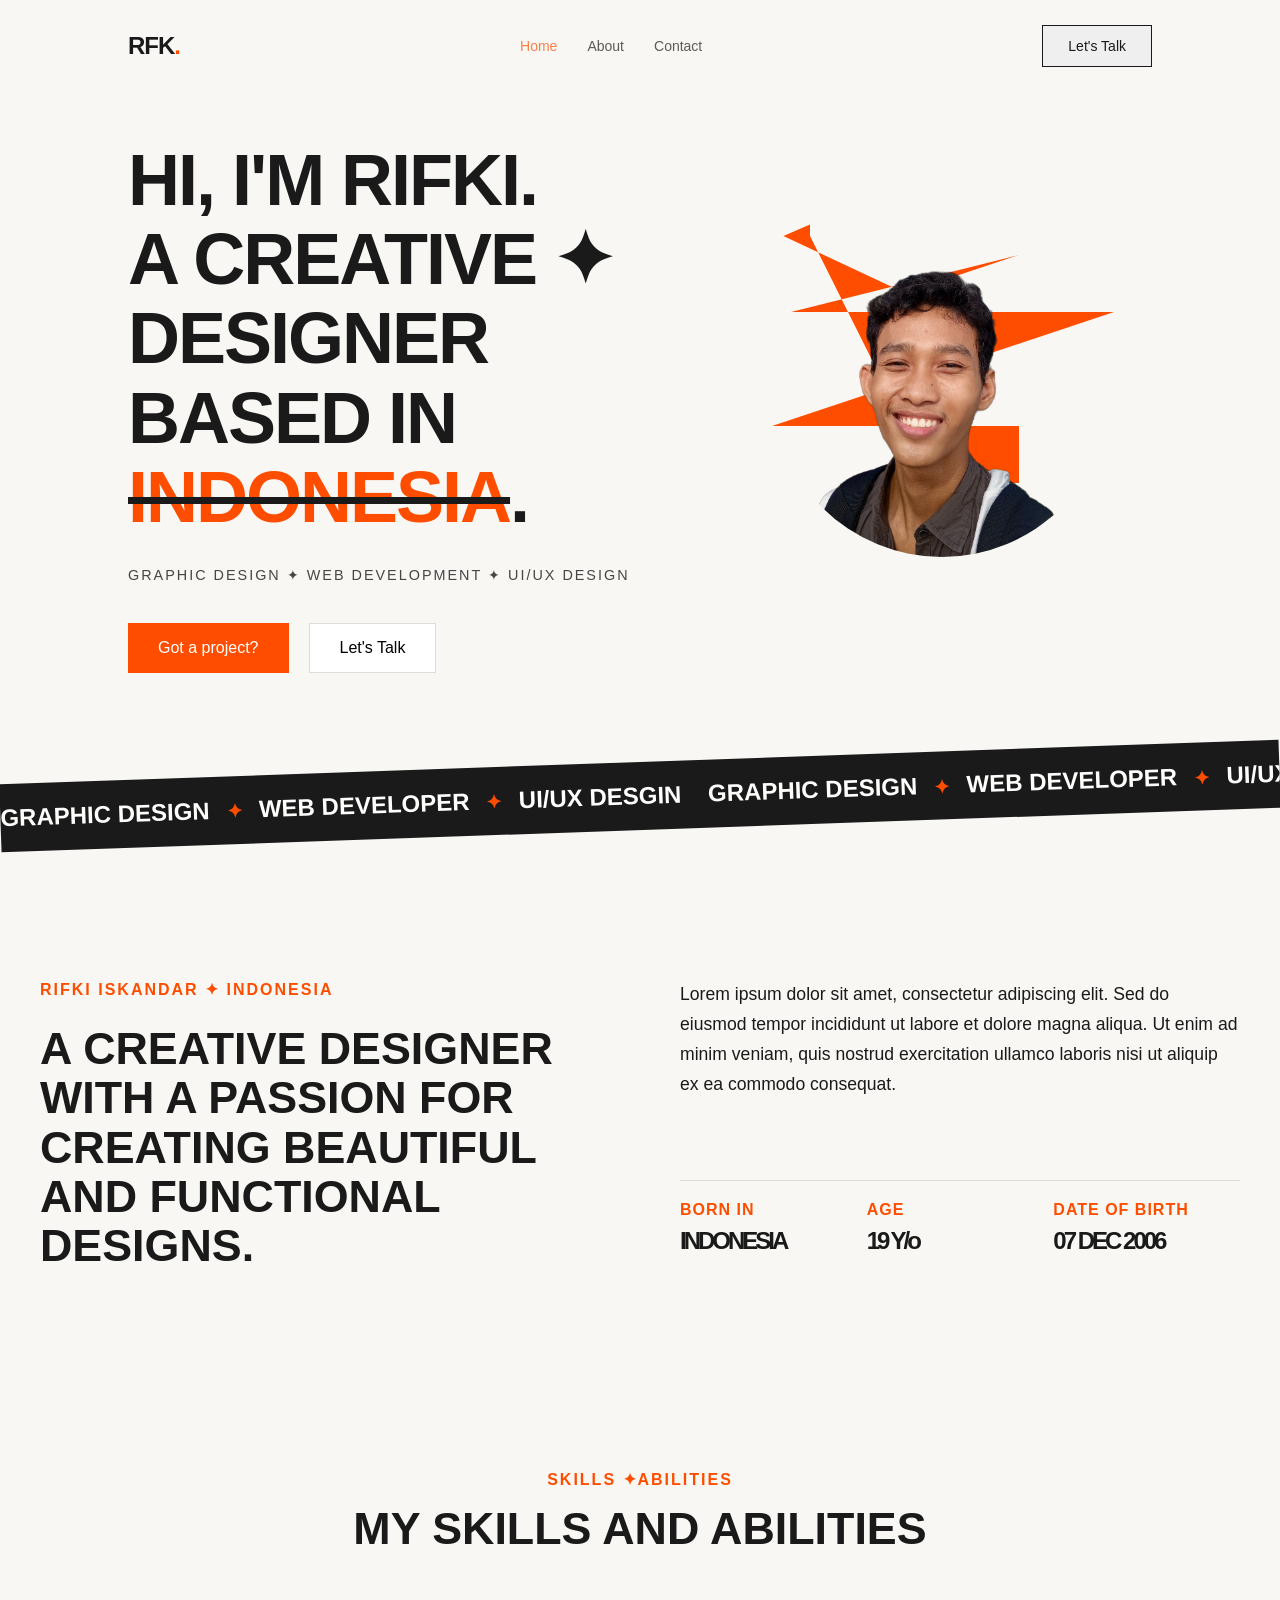
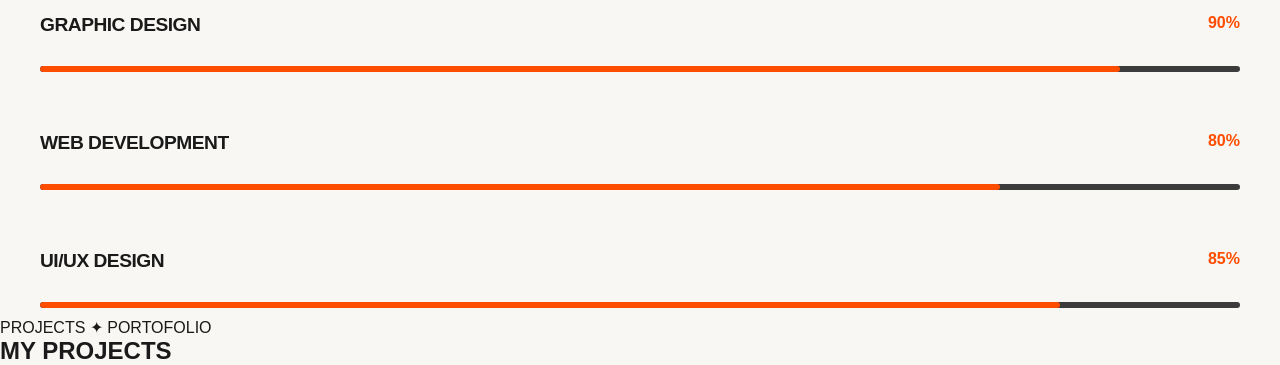
==== index.html @ 34775464 "first" ====
<!DOCTYPE html>
<html lang="en">
<head>
    <meta charset="UTF-8">
    <meta name="viewport" content="width=device-width, initial-scale=1.0">
    <title>Portofolio Rifki</title>
    <link rel="stylesheet" href="style.css">
</head>
<body>
    <nav>
        <div class="logo">RFK<b>.</b></div>
        <ul>
            <li><a href="#home" class="active">Home</a></li>
            <li><a href="#about">About</a></li>
            <li><a href="#contact">Contact</a></li>
        </ul>
        <button class="btn-talk"?>Let's Talk</button>
    </nav>

    <section class="hero">
        <div class="hero-content">
            <h1 class="headline">
                HI, I'M RIFKI. <br>
                A CREATIVE <span class="accent-icon">✦</span> DESIGNER <br>
                BASED IN <span class="strikethrough">INDONESIA</span>.
            </h1>

            <p class="subheadline">GRAPHIC DESIGN ✦ WEB DEVELOPMENT ✦ UI/UX DESIGN</p>

            <div class="hero-buttons">
                <button class="btn-dark">Got a project?</button>
                <button class="btn-outline">Let's Talk</button>
            </div>
        </div>
        <div class="hero-image">
            <div class="image-wrapper">
                <span class="decorative-shape"></span>
                <div class="image-circle">
                    <img src="img/profile.png" alt="Profile Picture">
                </div>
            </div>
        </div>
    </section>

    <div class="marquee">
    <div class="marquee-content">
        <span>GRAPHIC DESIGN <small>✦</small> WEB DEVELOPER <small>✦</small> UI/UX DESGIN <small></small>GRAPHIC DESIGN <small>✦</small> WEB DEVELOPER <small>✦</small> UI/UX DESGIN <small>✦</small></span>
        
        <span>GRAPHIC DESIGN <small>✦</small> WEB DEVELOPER <small>✦</small> UI/UX DESGIN <small></small>GRAPHIC DESIGN <small>✦</small> WEB DEVELOPER <small>✦</small> UI/UX DESGIN <small>✦</small></span>

        <span>GRAPHIC DESIGN <small>✦</small> WEB DEVELOPER <small>✦</small> UI/UX DESGIN <small></small>GRAPHIC DESIGN <small>✦</small> WEB DEVELOPER <small>✦</small> UI/UX DESIGN <small>✦</small></span>

    </div>
</div>

<section class="about section">
    <div class="about-container">
        <div class="about-left">
            <p class="about-name">RIFKI ISKANDAR <span class="accent-dot">✦</span> INDONESIA</p>
            <h2 class="about-headline">A CREATIVE DESIGNER WITH A PASSION FOR CREATING BEAUTIFUL AND FUNCTIONAL DESIGNS.</h2>
        </div>
        <div class="about-right">
            <p class="about-description">Lorem ipsum dolor sit amet, consectetur adipiscing elit. Sed do eiusmod tempor incididunt ut labore et dolore magna aliqua. Ut enim ad minim veniam, quis nostrud exercitation ullamco laboris nisi ut aliquip ex ea commodo consequat.</p>
            <div class="personal-info">
                <div class="info-item">
                    <span>BORN IN</span>
                    <p>INDONESIA</p>
                </div>
                <div class="info-item">
                    <span>AGE</span>
                    <p>19 Y/o</p>
                </div>
                <div class="info-item">
                    <span>DATE OF BIRTH</span>
                    <p>07 DEC 2006</p>
                </div>
            </div>
        </div>
    </div>
</section>

<section class="skills section">
   <div class="skills-header">
        <p class="skills-meta">SKILLS <span class="accent-dot">✦</span>ABILITIES</p>
        <h2 class="skills-headline">MY SKILLS AND ABILITIES</h2>
    </div>

    <div class="skills-container">
        <div class="skills-item">
            <div class="skill-info">
                <span class="skills-name">GRAPHIC DESIGN</span>
                <span class="skills-percentage">90%</span>
            </div>
            <div class="skill-bar">
                <div class="skill-fill" style="width: 90%;"></div>
            </div>
        </div>
        <div class="skills-item">
            <div class="skill-info">
                <span class="skills-name">WEB DEVELOPMENT</span>
                <span class="skills-percentage">80%</span>
            </div>
            <div class="skill-bar">
                <div class="skill-fill" style="width: 80%;"></div>
            </div>
        </div>
        <div class="skills-item">
            <div class="skill-info">
                <span class="skills-name">UI/UX DESIGN</span>
                <span class="skills-percentage">85%</span>
            </div>
            <div class="skill-bar">
                <div class="skill-fill" style="width: 85%;"></div>
            </div>
        </div>
    </div>
</section>

<section class="projects-section">
    <div class="projects-header">
        <p class="projects-meta">PROJECTS <span class="accent-dot">✦</span> PORTOFOLIO</p>
        <h2 class="projects-headline">MY PROJECTS</h2>
    </div>

</body>
</html>
---- style.css ----
/* --- style.css */
:root{
    --bg-color:#f8f7f3;
    --text-color:#1a1a1a;
    --accent-color:#ff4d00;
}

/* --- Reset CSS --- */
* {
    margin:0;
    padding:0;
    box-sizing:border-box;
    font-family: 'inter', sans-serif;
}

/* --- Gaya untuk Body --- */
body{
    background-color: var(--bg-color);
    color: var(--text-color);
    overflow-x: hidden;
}

/* --- Gaya untuk Navbar --- */
nav{
    display: flex;
    justify-content: space-between;
    align-items: center;
    padding: 25px 10%;
    background-color: var(--bg-color);
    position: sticky;
    top: 0;
    z-index: 1000;
}


/* --- Gaya untuk Logo --- */
.logo{
    font-size: 24px;
    font-weight: 800;
    letter-spacing: -1px;
    text-transform: uppercase;
}

/* --- Gaya untuk Huruf "R" pada Logo --- */
.logo b{
    color: var(--accent-color);
}

nav ul{
    display: flex;
    gap: 30px;
    list-style: none;
}

/* --- Gaya untuk Navigasi Links --- */
nav ul li a{
    text-decoration: none;
    color: var(--text-color);
    font-weight: 500;
    font-size: 14px;
    text-transform: capitalize;
    transition: 0.3s;
    opacity: 0.7;
}

/* --- Gaya untuk Link Navigasi --- */
nav ul li a:hover, nav ul li a.active{
    color: var(--accent-color);
}

/* --- Gaya untuk Tombol Let's Talk --- */
.btn-talk{
    text-decoration: none;
    color: var(--text-color);
    font-weight: 500;
    font-size: 14px;
    padding: 12px 25px;
    border: 1px solid var(--text-color);
    transition: 0.3s all ease;
}
.btn-talk:hover{
    background-color: var(--text-color);
    color: var(--bg-color);
}

/* --- Gaya untuk Hero Section --- */
.hero-content {
    flex: 1;
}

/* --- Gaya untuk Headline di Hero Section --- */
.headline {
    font-size: 4rem;
    line-height: 1.1;
    font-weight: 800;
    letter-spacing: -2px;
}

/* --- Gaya untuk Paragraf di Hero Section --- */
.hero-buttons {
    display: flex;
    gap: 15px;
}


/* --- Gaya untuk Tombol Dark --- */
.btn-dark {
    background-color: var(--accent-color);
    color: #fff;
    padding: 15px 30px;
    border: none;
    cursor: pointer;
}

/* --- Gaya untuk Tombol Outline --- */
.btn-outline {
    background: white;
    padding: 15px 30px;
    border: 1px solid #ddd;
    cursor: pointer;
}

/* --- Gaya untuk Headline di Hero Section --- */
.headline{
    font-size: 4.5rem;
    margin-bottom: 30px;
    font-weight: 800;
}

/* --- Gaya untuk Subheadline di Hero Section --- */
.subheadline{
    font-size: 0.9rem;
    font-weight: 500;
    margin-bottom: 40px;
    letter-spacing: 2px;
    opacity: 0.8;
}

/* --- Gaya untuk Tombol di Hero Section --- */
.hero-buttons{
    display: flex;
    gap: 20px;
}

/* --- Gaya untuk Ikon Accent --- */
.strikethrough {
    text-decoration: line-through var(--text-color) ;
    color: var(--accent-color);
}

/* --- Gaya untuk Tombol Dark --- */
.btn-dark {
    background-color: var(--accent-color);
    color: #fff;
    padding: 15px 30px;
    border: none;
    cursor: pointer;
    font-size: medium;
}

/* --- Gaya untuk Tombol Outline --- */
.btn-outline {
    background: white;
    padding: 15px 30px;
    border: 1px solid #ddd;
    cursor: pointer;
    font-size: medium;
}


/* --- Bagian Hero Section --- */
.hero {
    display: flex;
    justify-content: center space-between; 
    align-items: center;
    min-height: 70vh;
    padding: 0 10%;
    gap: 50px; 
    background-color: var(--bg-color);
}

/* --- Kontainer untuk Hero Text dan Image --- */
.hero-container {
    flex: 1;
    display: flex; 
    justify-content: center;
    align-items: center; 
    width: 90%; 
    max-width: 1200px;
}

/* --- Bagian Hero Text dan Image --- */
.hero-text {
    flex: 1;
    padding-right: 5%; /* Memberi jarak antara teks dan gambar */
}

/* --- Bagian Hero Image --- */
.hero-image {
    flex: 0; 
    display: flex;
    justify-content: center;
    align-items: center;
}

/* --- Bagian Image Wrapper dan Decorative Shape --- */
.image-wrapper {
    position: relative; 
    width: 380px;
    height: 380px;
}

/* --- Bentuk Dekoratif --- */
.decorative-shape {
    position: absolute;
    width: 100%; 
    height: 100%;
    color: var(--accent-color); 
    background-color: var(--accent-color);
    clip-path: polygon(
        10% 2%, 3% 5%, 35% 20%, 65% 10%, 5% 25%, 90% 25%,
        0% 55%, 65% 55%, 65% 70%, 35% 70%, 35% 55%, 10% 5%
    ); 
}

/* --- Bagian Image Circle --- */
.image-circle {
    position: absolute;
    width: 340px; 
    height: 340px;
    border-radius: 50%;
    overflow: hidden;
    z-index: 2; 
}

/* --- Gaya untuk Gambar di dalam Image Circle --- */
.image-circle img {
    width: 100%;
    height: 100%;
    object-fit: cover;
}

/* --- Gaya untuk Marquee --- */
.marquee {
    width: 100%;
    overflow: hidden;
    background-color: #1a1a1a;
    color: #fdfdfb;
    padding: 20px 0;
    display: flex;
    white-space: nowrap;
    transform: rotate(-2deg);
    margin-left: 0%;
    margin-top: 40px;
}

/* --- Gaya untuk Konten Marquee --- */
.marquee-content {
    display: flex;
    animation: marquee 20s linear infinite;
}


.marquee-content span {
    font-size: 1.5rem;
    font-weight: 800;
    text-transform: uppercase;
    padding-right: 50px;
}

.marquee-content small {
    color: var(--accent-color);
    margin: 0 10px;
    font-size: 1.2rem;
}

/* --- Animasi untuk Marquee --- */
@keyframes marquee {
    0% {
        transform: translateX(0);
    }
    100% {
        transform: translateX(-50%);
    }
}


.about-section {
    padding: 120px 10%;
    background-color: var(--bg-color);
}

.about-container {
    display: flex;
    justify-content: space-between;
    align-items: flex-start;
    gap: 80px;
    max-width: 1200px;
    margin: 0 auto;
    margin-top: 150px;
}

.about-left{
    flex: 1;
}

.about-name {
    font-size: 1rem;
    font-weight: 700;
    letter-spacing: 2px;
    margin-bottom: 25px;
    color: var(--accent-color);
}

.about-headline {
    font-size: 2.8rem;
    font-weight: 800;
    line-height: 1.1;
    text-transform: uppercase;
}

.about-right {
    flex: 1;
    display: flex;
    flex-direction: column;
    gap: 50px;
}

.about-description {
    font-size: 1.1rem;
    line-height: 1.7;
    color: var(--text-color);
    margin: 0;
}

.personal-info {
    display: flex;
    align-items: start;
    flex-direction: space-between;
    border-top: 1px solid #ddd;
    padding-top: 20px;
    margin-top: 30px;
    width: 100%;
}

.info-item {
    display: flex;
    flex-direction: column;
    gap: 8px;
    flex: 1.9;
}

.info-item span {
    font-size: 1rem;
    font-weight: 700;
    flex-direction: space-between;
    letter-spacing: 1px;
    color: var(--accent-color);
    text-transform: uppercase;
}

.info-item p{
    font-size: 1.5rem;
    flex-direction: space-between;
    font-weight: 800;
    margin: 5;
    letter-spacing: -3px;
    white-space: wrap;
    color: #1a1a1a;
}

@media (max-width: 992px) {

    .about-container {
        flex-direction: column;
        gap: 50px;
    }

    .about-headline {
        font-size: 2.5rem;
    }

    .personal-info {
        flex-wrap: wrap;
        gap: 30px;
    }
}

.skills-section {
    padding: 100px 10%;
    background-color: var(--bg-color);
}

.skills-header {
    margin-top: 200px;
    text-align: center;
    margin-bottom: 60px;
}

.skills-meta{
    font-size: 1rem;
    font-weight: 700;
    letter-spacing: 2px;
    margin-bottom: 15px;
    color: var(--accent-color);
}

.skills-headline {
    font-size: 2.8rem;
    font-weight: 800;
    line-height: 1.1;
    align-items: center;
    text-transform: uppercase;
}

.skills-container {
    display: grid;
    grid-template-columns: repeat(auto-fit, minmax(3, 1fr));
    gap: 50px;
    width: 100%;
    max-width: 1200px;
    margin: 0 auto;
}

.skills-item {
    width: 100%;
}

.skill-info {
    display: flex;
    justify-content: space-between;
    gap: 15px;
    margin-bottom: 30px;
}

.skills-name {
    font-weight: 800;
    font-size: 1.2rem;
    color: var(--text-color);
    letter-spacing: -0.5px;
}

.skills-percentage {
    font-weight: 800;
    color: var(--accent-color);
}

.skill-bar {
    width: 100%;
    height: 6px;
    background-color: #3b3b3b;
    border-radius: 10px;
    overflow: hidden;
    margin-bottom: 10px;
}

.skill-fill {
    height: 100%;
    background-color: var(--accent-color);
    border-radius: 10px;
    transition: width 1s ease-in-out;

}

@media (max-width: 992px) {
    .skills-container {
        flex-direction: column;
        gap: 40px;
    }
}
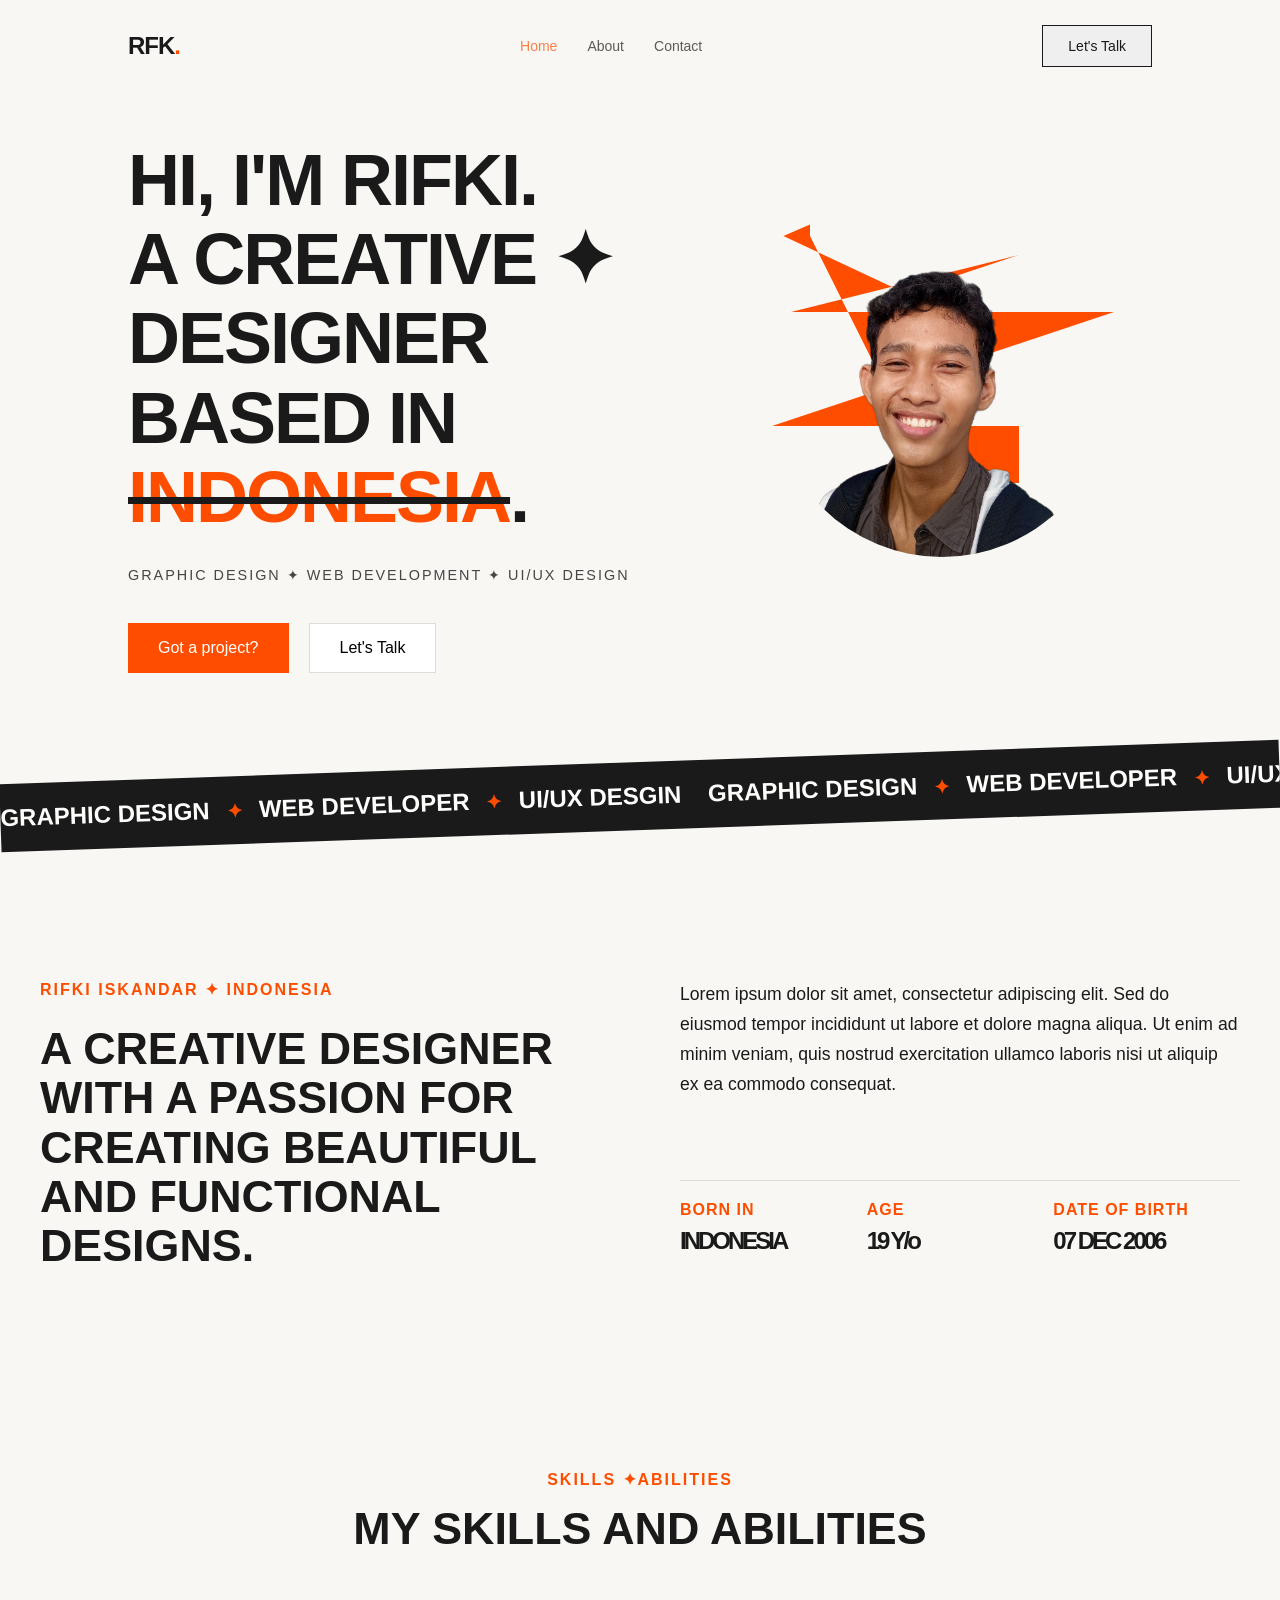
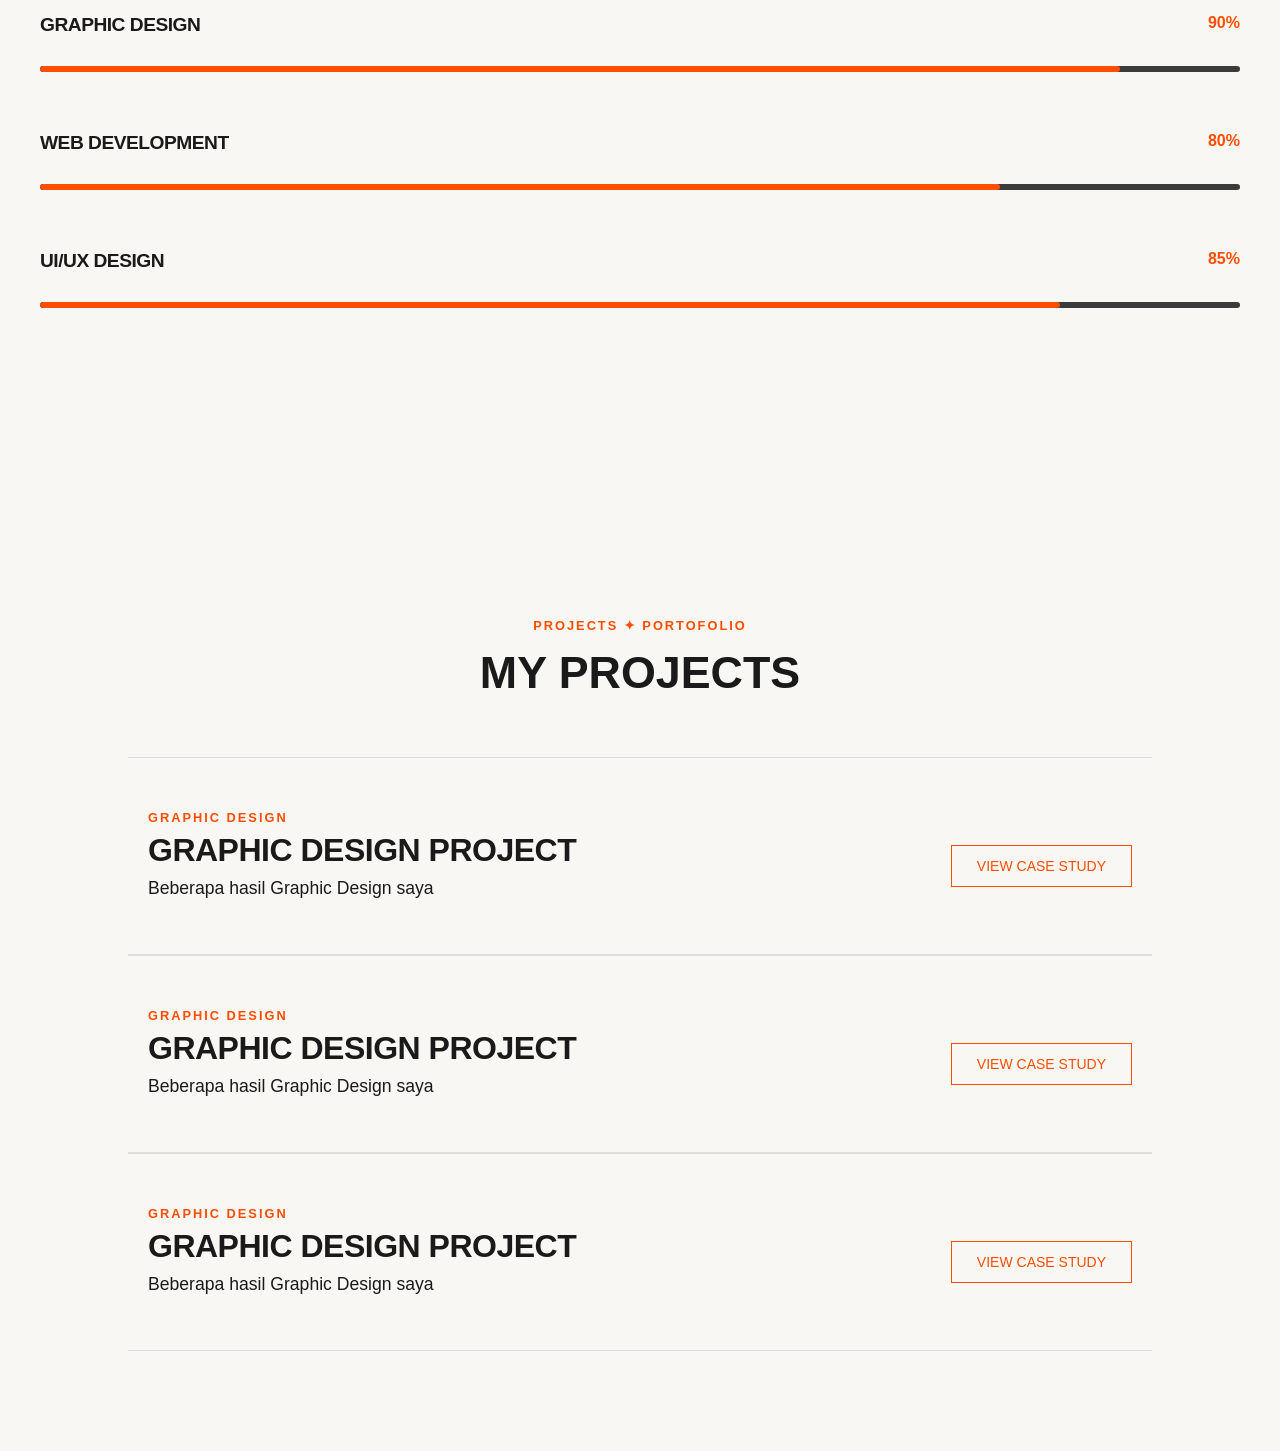
==== commit 02af241f: "update-project" ====
--- a/index.html
+++ b/index.html
@@ -122,5 +122,45 @@
         <h2 class="projects-headline">MY PROJECTS</h2>
     </div>
 
+    <div class="project-list">
+     <a href="project-Design.html" class="project-item">
+            <div class="project-info">
+                <span class="project-category">GRAPHIC DESIGN</span>
+                <div class="project-text">
+                    <h3>GRAPHIC DESIGN PROJECT</h3>
+                    <p>Beberapa hasil Graphic Design saya</p>
+                </div>
+            </div>
+            <div class="project-view-btn">VIEW CASE STUDY</div>
+        </a>  
+    </div>
+
+    <div class="project-list">
+        <a href="project-web.html" class="project-item">
+               <div class="project-info">
+                   <span class="project-category">GRAPHIC DESIGN</span>
+                   <div class="project-text">
+                       <h3>GRAPHIC DESIGN PROJECT</h3>
+                       <p>Beberapa hasil Graphic Design saya</p>
+                   </div>
+               </div>
+               <div class="project-view-btn">VIEW CASE STUDY</div>
+           </a>  
+       </div>
+       
+    <div class="project-list">
+        <a href="project-ui-ux.html" class="project-item">
+               <div class="project-info">
+                   <span class="project-category">GRAPHIC DESIGN</span>
+                   <div class="project-text">
+                       <h3>GRAPHIC DESIGN PROJECT</h3>
+                       <p>Beberapa hasil Graphic Design saya</p>
+                   </div>
+               </div>
+               <div class="project-view-btn">VIEW CASE STUDY</div>
+           </a>  
+       </div>
+</section>
+
 </body>
 </html>
--- a/style.css
+++ b/style.css
@@ -469,3 +469,90 @@
     }
 }
 
+.projects-section {
+    padding: 100px 10%;
+    background-color: var(--bg-color);
+}
+
+.projects-header {
+    margin-top: 200px;
+    text-align: center;
+    margin-bottom: 60px;
+}
+
+.projects-meta{
+    font-size: 0.8rem;
+    font-weight: 700;
+    letter-spacing: 2px;
+    margin-bottom: 15px;
+    color: var(--accent-color);
+}
+
+.projects-headline {
+    font-size: 2.8rem;
+    font-weight: 800;
+    line-height: 1.1;
+    align-items: center;
+    text-transform: uppercase;
+}
+
+.project-list {
+    border-top: 1px solid #ddd;
+}
+
+.project-item {
+    display: flex;
+    justify-content: space-between;
+    align-items: center;
+    padding: 50px 20px;
+    text-decoration: none;
+    color: 1a1a1a;
+    border-bottom: 1px solid #ddd;
+    transition: all 0.3s cubic-bezier(0.25, 0.1, 0.5, 0.1);
+}
+
+.project-info {
+    display: flex
+    align-items: center;
+    gap: 30px;
+}
+
+.project-category {
+    font-size: 0.8rem;
+    font-weight: 700;
+    letter-spacing: 2px;
+    margin-bottom: 10px;
+    color: var(--accent-color);
+}
+
+.project-text h3{
+    font-size: 2rem;
+    font-weight: 800;
+    letter-spacing: -0.5px;
+    line-height: 1.5;
+    color : var(--text-color);
+}
+
+.project-text p{
+    font-size: 1.1rem;
+    line-height: 1.7;
+    color: var(--text-color);
+    margin: 0;
+}
+
+.project-view-btn {
+    margin-top: 20px;
+    padding: 12px 25px;
+    border: 1px solid var(--accent-color);
+    color: var(--accent-color);
+    font-weight: 500;
+    font-size: 14px;
+    transition: all 0.3s ease;
+}
+
+.project-view-btn:hover {
+    background-color: var(--accent-color);
+    color: var(--bg-color);
+}
+
+
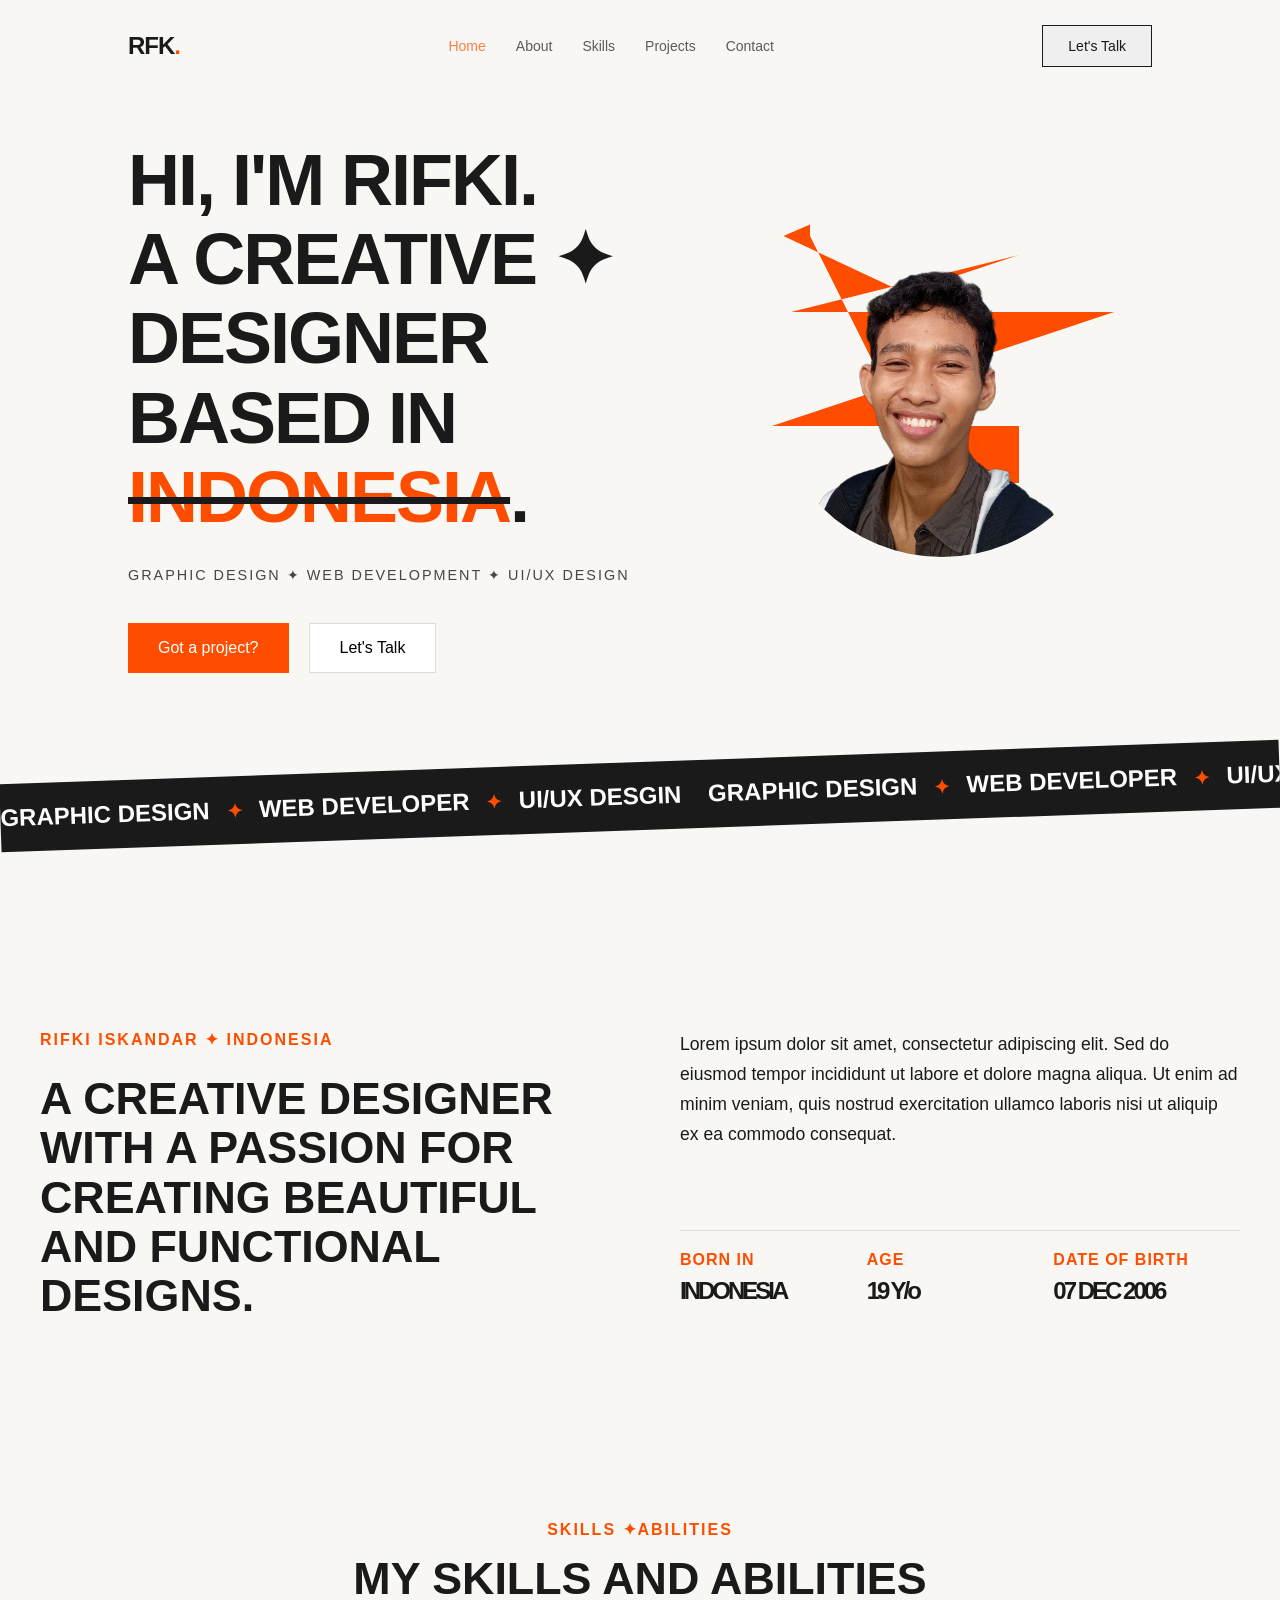
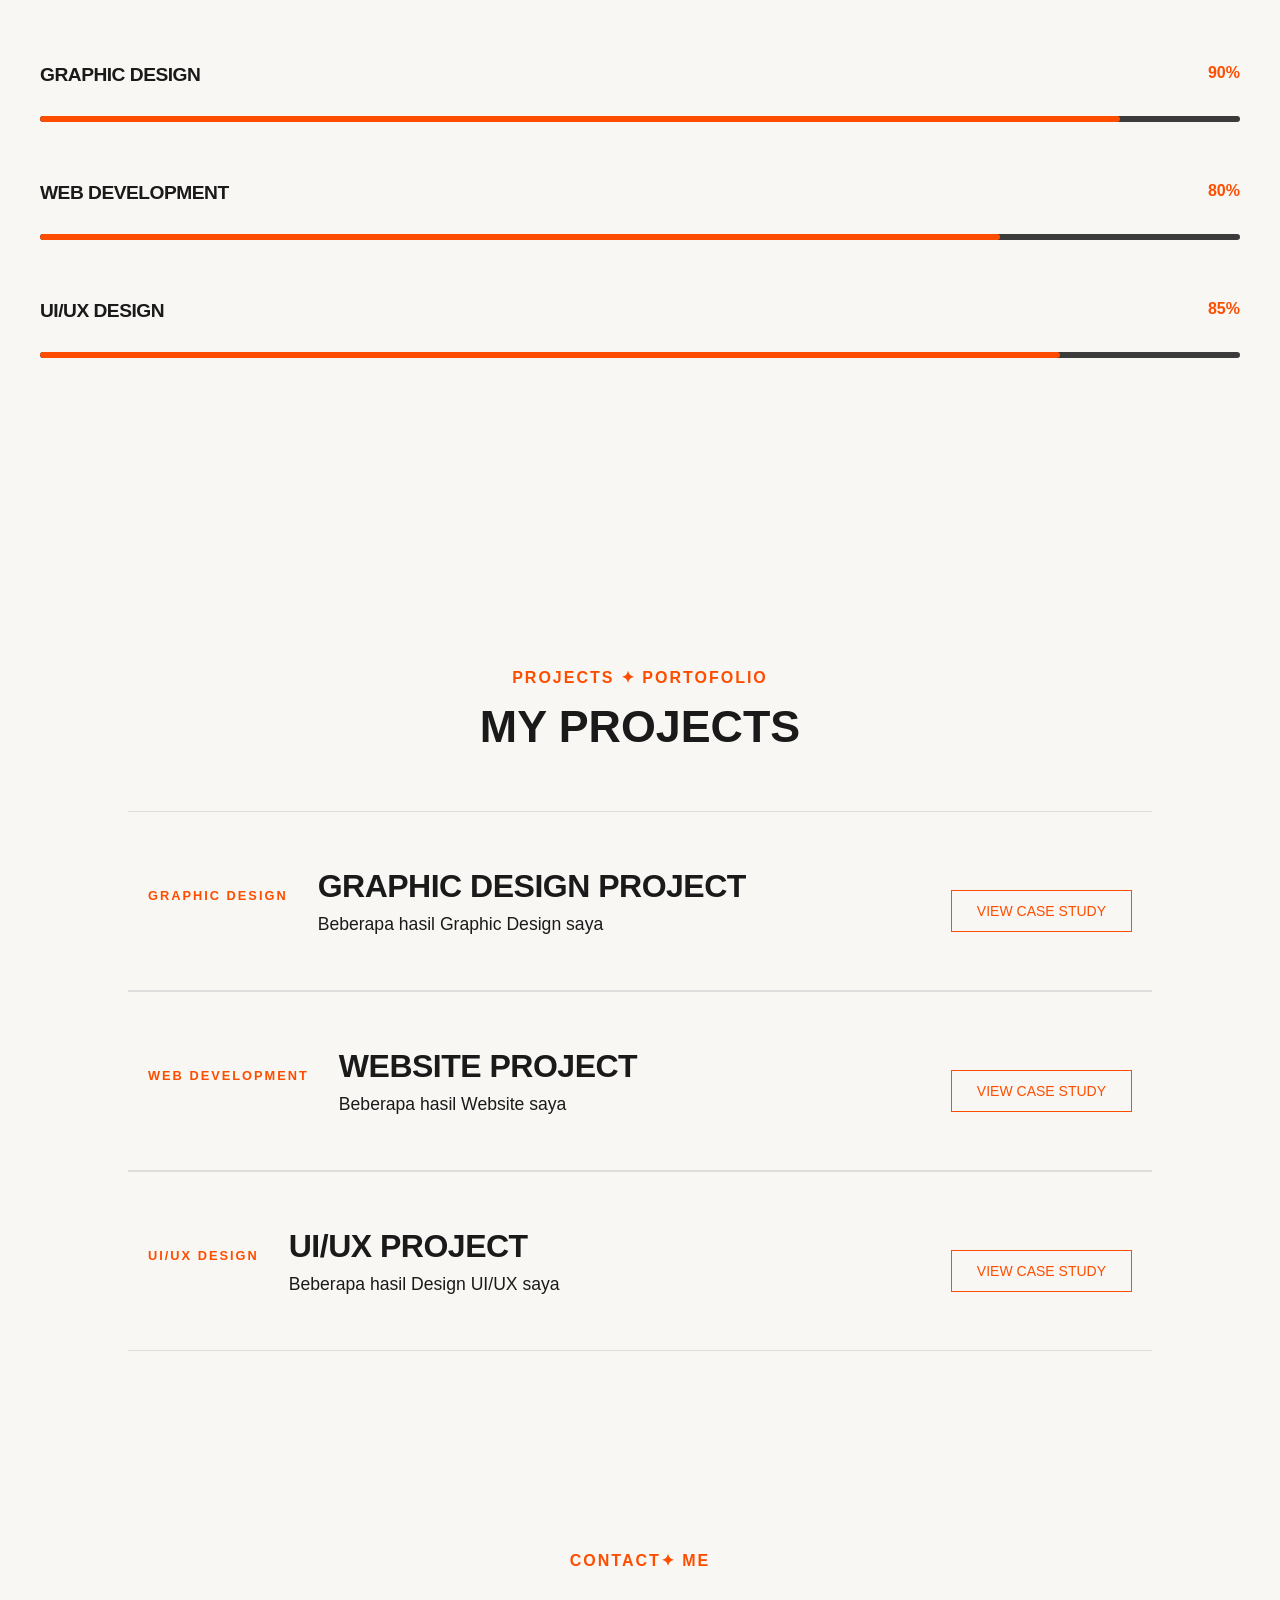
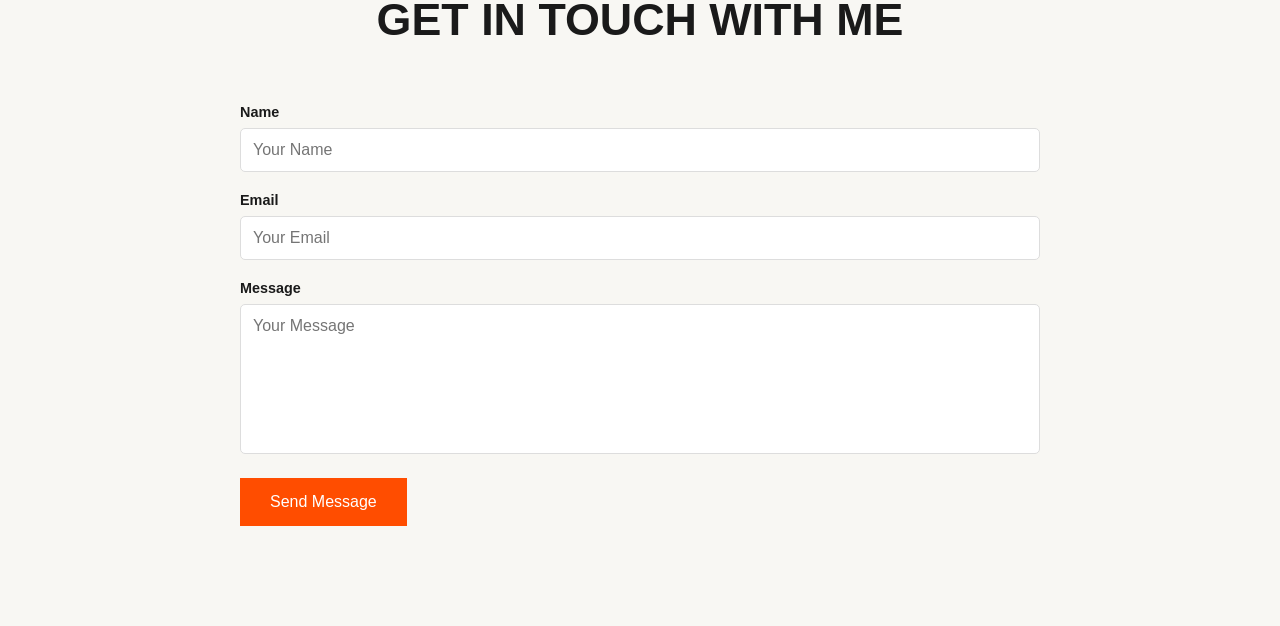
==== commit 21648bac: "update-project" ====
--- a/index.html
+++ b/index.html
@@ -12,6 +12,8 @@
         <ul>
             <li><a href="#home" class="active">Home</a></li>
             <li><a href="#about">About</a></li>
+            <li><a href="#skills">Skills</a></li>
+            <li><a href="#projects">Projects</a></li>
             <li><a href="#contact">Contact</a></li>
         </ul>
         <button class="btn-talk"?>Let's Talk</button>
@@ -53,7 +55,7 @@
     </div>
 </div>
 
-<section class="about section">
+<section  id="about"  class="about section">
     <div class="about-container">
         <div class="about-left">
             <p class="about-name">RIFKI ISKANDAR <span class="accent-dot">✦</span> INDONESIA</p>
@@ -79,7 +81,7 @@
     </div>
 </section>
 
-<section class="skills section">
+<section id="skills" class="skills section">
    <div class="skills-header">
         <p class="skills-meta">SKILLS <span class="accent-dot">✦</span>ABILITIES</p>
         <h2 class="skills-headline">MY SKILLS AND ABILITIES</h2>
@@ -116,7 +118,7 @@
     </div>
 </section>
 
-<section class="projects-section">
+<section id="projects" class="projects-section">
     <div class="projects-header">
         <p class="projects-meta">PROJECTS <span class="accent-dot">✦</span> PORTOFOLIO</p>
         <h2 class="projects-headline">MY PROJECTS</h2>
@@ -138,10 +140,10 @@
     <div class="project-list">
         <a href="project-web.html" class="project-item">
                <div class="project-info">
-                   <span class="project-category">GRAPHIC DESIGN</span>
+                   <span class="project-category">WEB DEVELOPMENT</span>
                    <div class="project-text">
-                       <h3>GRAPHIC DESIGN PROJECT</h3>
-                       <p>Beberapa hasil Graphic Design saya</p>
+                       <h3>WEBSITE PROJECT</h3>
+                       <p>Beberapa hasil Website saya</p>
                    </div>
                </div>
                <div class="project-view-btn">VIEW CASE STUDY</div>
@@ -151,10 +153,10 @@
     <div class="project-list">
         <a href="project-ui-ux.html" class="project-item">
                <div class="project-info">
-                   <span class="project-category">GRAPHIC DESIGN</span>
+                   <span class="project-category">UI/UX DESIGN</span>
                    <div class="project-text">
-                       <h3>GRAPHIC DESIGN PROJECT</h3>
-                       <p>Beberapa hasil Graphic Design saya</p>
+                       <h3>UI/UX PROJECT</h3>
+                       <p>Beberapa hasil Design UI/UX saya</p>
                    </div>
                </div>
                <div class="project-view-btn">VIEW CASE STUDY</div>
@@ -162,5 +164,26 @@
        </div>
 </section>
 
+<section id="contact" class="contact-section">
+    <div class="contact-header">
+        <p class="contact-meta">CONTACT<span class="accent-dot">✦</span> ME</p>
+        <h2 class="contact-headline">GET IN TOUCH WITH ME</h2>
+    </div>
+
+    <form class="contact-form">
+        <div class="form-group">
+            <label for="name">Name</label>
+            <input type="text" id="name" name="name" placeholder="Your Name" required>
+        </div>
+        <div class="form-group">
+            <label for="email">Email</label>
+            <input type="email" id="email" name="email" placeholder="Your Email" required>
+        </div>
+        <div class="form-group">
+            <label for="message">Message</label>
+            <textarea id="message" name="message" placeholder="Your Message" required></textarea>
+        </div>
+        <button type="submit" class="btn-dark">Send Message</button>
+    
 </body>
 </html>
--- a/style.css
+++ b/style.css
@@ -3,6 +3,10 @@
     --bg-color:#f8f7f3;
     --text-color:#1a1a1a;
     --accent-color:#ff4d00;
+}
+/* --- Gaya untuk Scroll Behavior --- */
+html {
+    scroll-behavior: smooth;
 }
 
 /* --- Reset CSS --- */
@@ -30,6 +34,10 @@
     position: sticky;
     top: 0;
     z-index: 1000;
+}
+/* --- Gaya untuk Section dengan Scroll Margin --- */
+section {
+    scroll-margin-top: 200px;
 }
 
 
@@ -297,7 +305,7 @@
     gap: 80px;
     max-width: 1200px;
     margin: 0 auto;
-    margin-top: 150px;
+    margin-top: 200px;
 }
 
 .about-left{
@@ -468,10 +476,11 @@
         gap: 40px;
     }
 }
-
 .projects-section {
     padding: 100px 10%;
     background-color: var(--bg-color);
+    height: auto; /* Pastikan tinggi mengikuti konten */
+    overflow: visible; /* Biarkan konten memanjang ke bawah */
 }
 
 .projects-header {
@@ -481,7 +490,7 @@
 }
 
 .projects-meta{
-    font-size: 0.8rem;
+    font-size: 1rem;
     font-weight: 700;
     letter-spacing: 2px;
     margin-bottom: 15px;
@@ -493,7 +502,7 @@
     font-weight: 800;
     line-height: 1.1;
     align-items: center;
-    text-transform: uppercase;
+    text-transform: uppercase;  
 }
 
 .project-list {
@@ -512,7 +521,7 @@
 }
 
 .project-info {
-    display: flex
+    display: flex;
     align-items: center;
     gap: 30px;
 }
@@ -555,4 +564,128 @@
     color: var(--bg-color);
 }
 
-
+.contact-section {
+    padding: 100px 10%;
+    background-color: var(--bg-color);
+    text-align: center;
+}
+
+.contact-header {
+    margin-bottom: 60px;
+}
+
+.contact-meta{
+    font-size: 1rem;
+    font-weight: 700;
+    letter-spacing: 2px;
+    margin-bottom: 25px;
+    color: var(--accent-color);
+}
+
+.contact-headline {
+    font-size: 2.8rem;
+    font-weight: 800;
+    line-height: 1.1;
+    text-transform: uppercase;
+}
+
+.contact-form {
+    max-width: 800px;
+    margin: 0 auto;
+    text-align: left;
+}
+
+.form-group {
+    margin-bottom: 20px;
+}
+
+.form-group label {
+    display: block;
+    margin-bottom: 8px;
+    font-weight: 700;
+    font-size: 0.9rem;
+    color: var(--text-color);
+}
+.required {
+    color: var(--accent-color);
+}
+
+.form-group input,
+.form-group textarea {
+    width: 100%;
+    padding: 12px;
+    border: 1px solid #ddd;
+    border-radius: 5px;
+    font-size: 1rem;
+    outline: none;
+    transition: all 0.3s ease;
+}
+
+.form-group textarea {
+    height: 150px;
+    resize: none;
+}
+
+.form-group input:focus,
+.form-group textarea:focus {
+    border-color: var(--accent-color);
+    background-color: #fdfdfb;
+}
+
+.form-submit{
+    text-align: center;
+    margin-top: 40px;
+}
+
+.form-submit button {
+    background-color: var(--accent-color);
+    color: #fff;
+    padding: 15px 30px;
+    border: none;
+    cursor: pointer;
+    font-size: medium;
+    transition: all 0.3s ease;
+}
+.form-submit button:hover {
+    background-color: #ff4d00
+    ;
+    color: var(--bg-color);
+}
+
+/* --- CSS untuk Project-Design --- */
+.project-detail-page {
+    padding: 80px 10%;
+    background-color: var(--bg-color);
+}
+
+.project-gallery {
+    display: grid;
+    grid-template-columns: repeat(3, 1fr);
+    gap: 10px;
+    margin-top: 50px;
+}
+
+.project-gallery img {
+    width: 40%;
+    height: auto;
+    border-radius: 10px;
+    box-shadow: 0 10px 10px rgba(0, 0, 0, 0.5);
+    transition: transform 0.3s ease;
+}
+
+.project-gallery img:hover {
+    transform: scale(1.05);
+}
+
+.gallery-item.wide {
+    grid-column: span 2;
+}
+
+@media (max-width: 992px) {
+    .project-gallery {
+        grid-template-columns: 1fr;
+    }
+    .gallery-item.wide {
+        grid-column: span 1;
+    }
+}
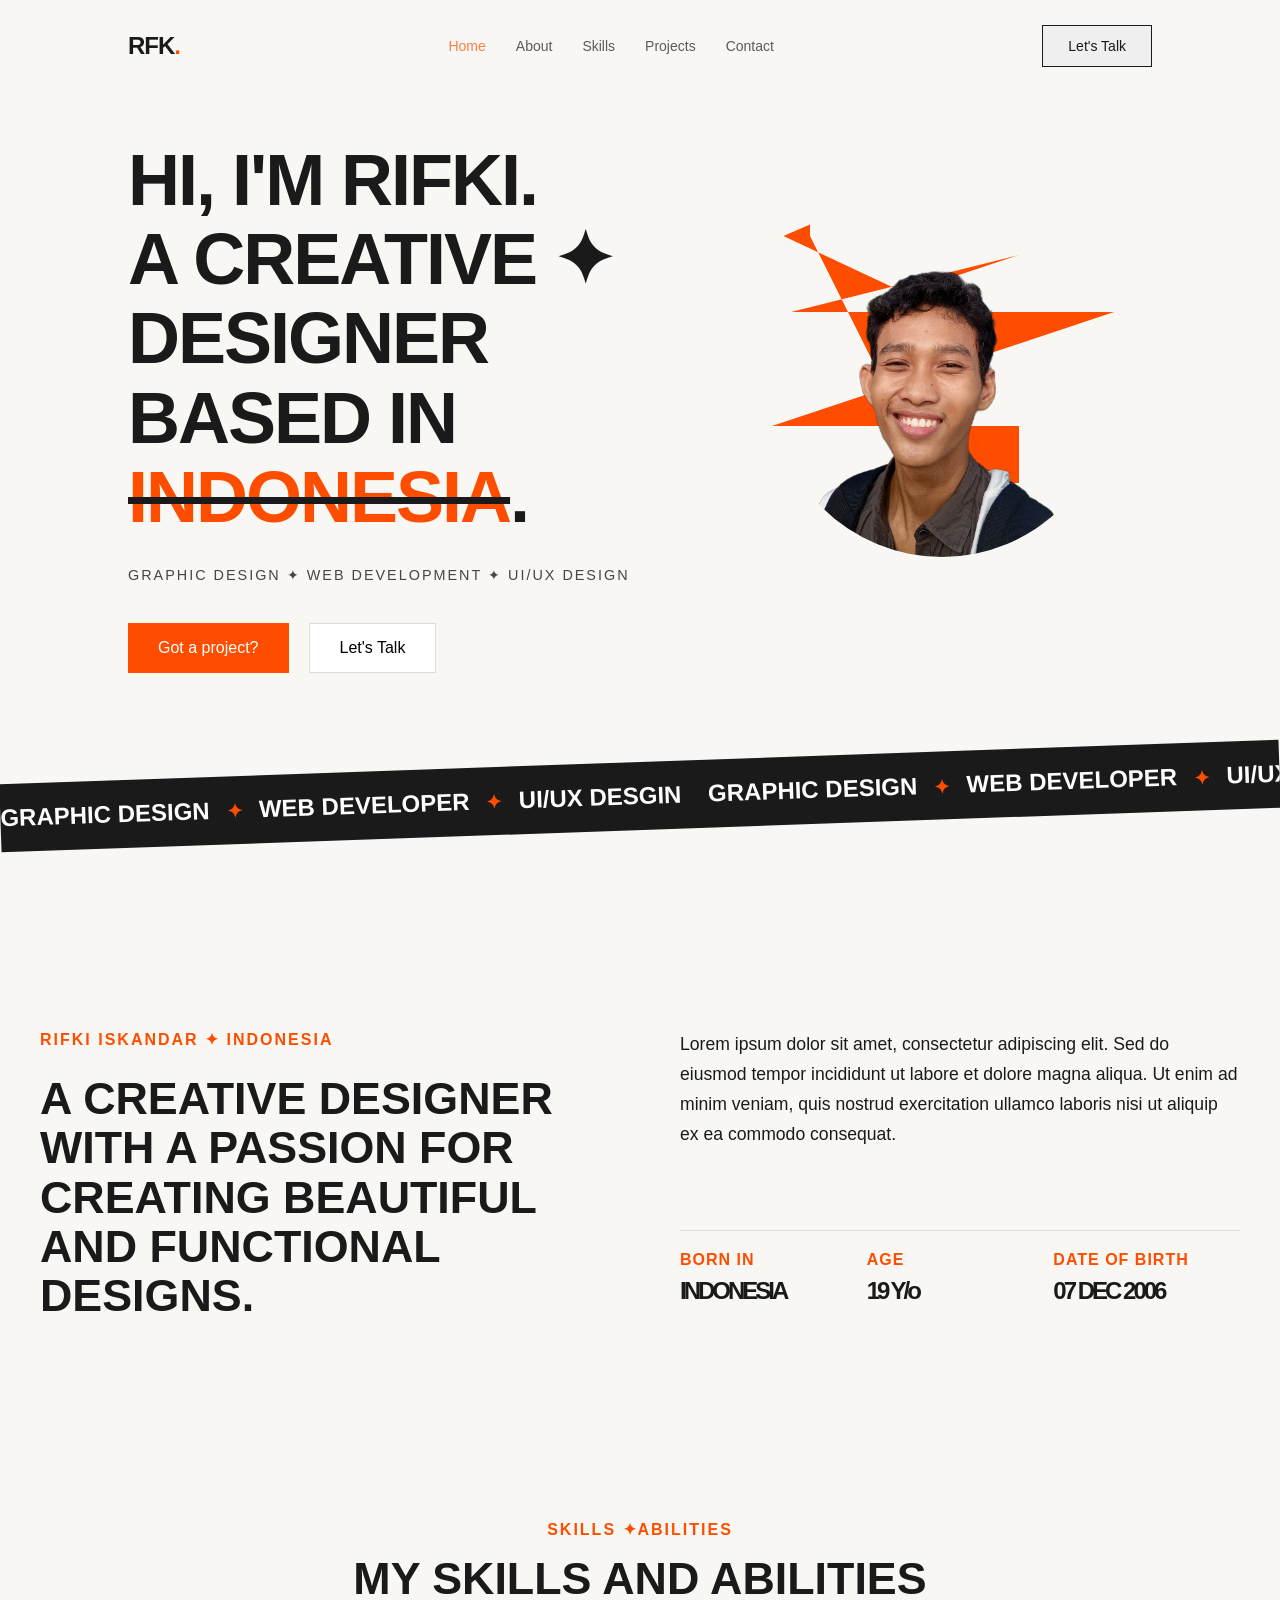
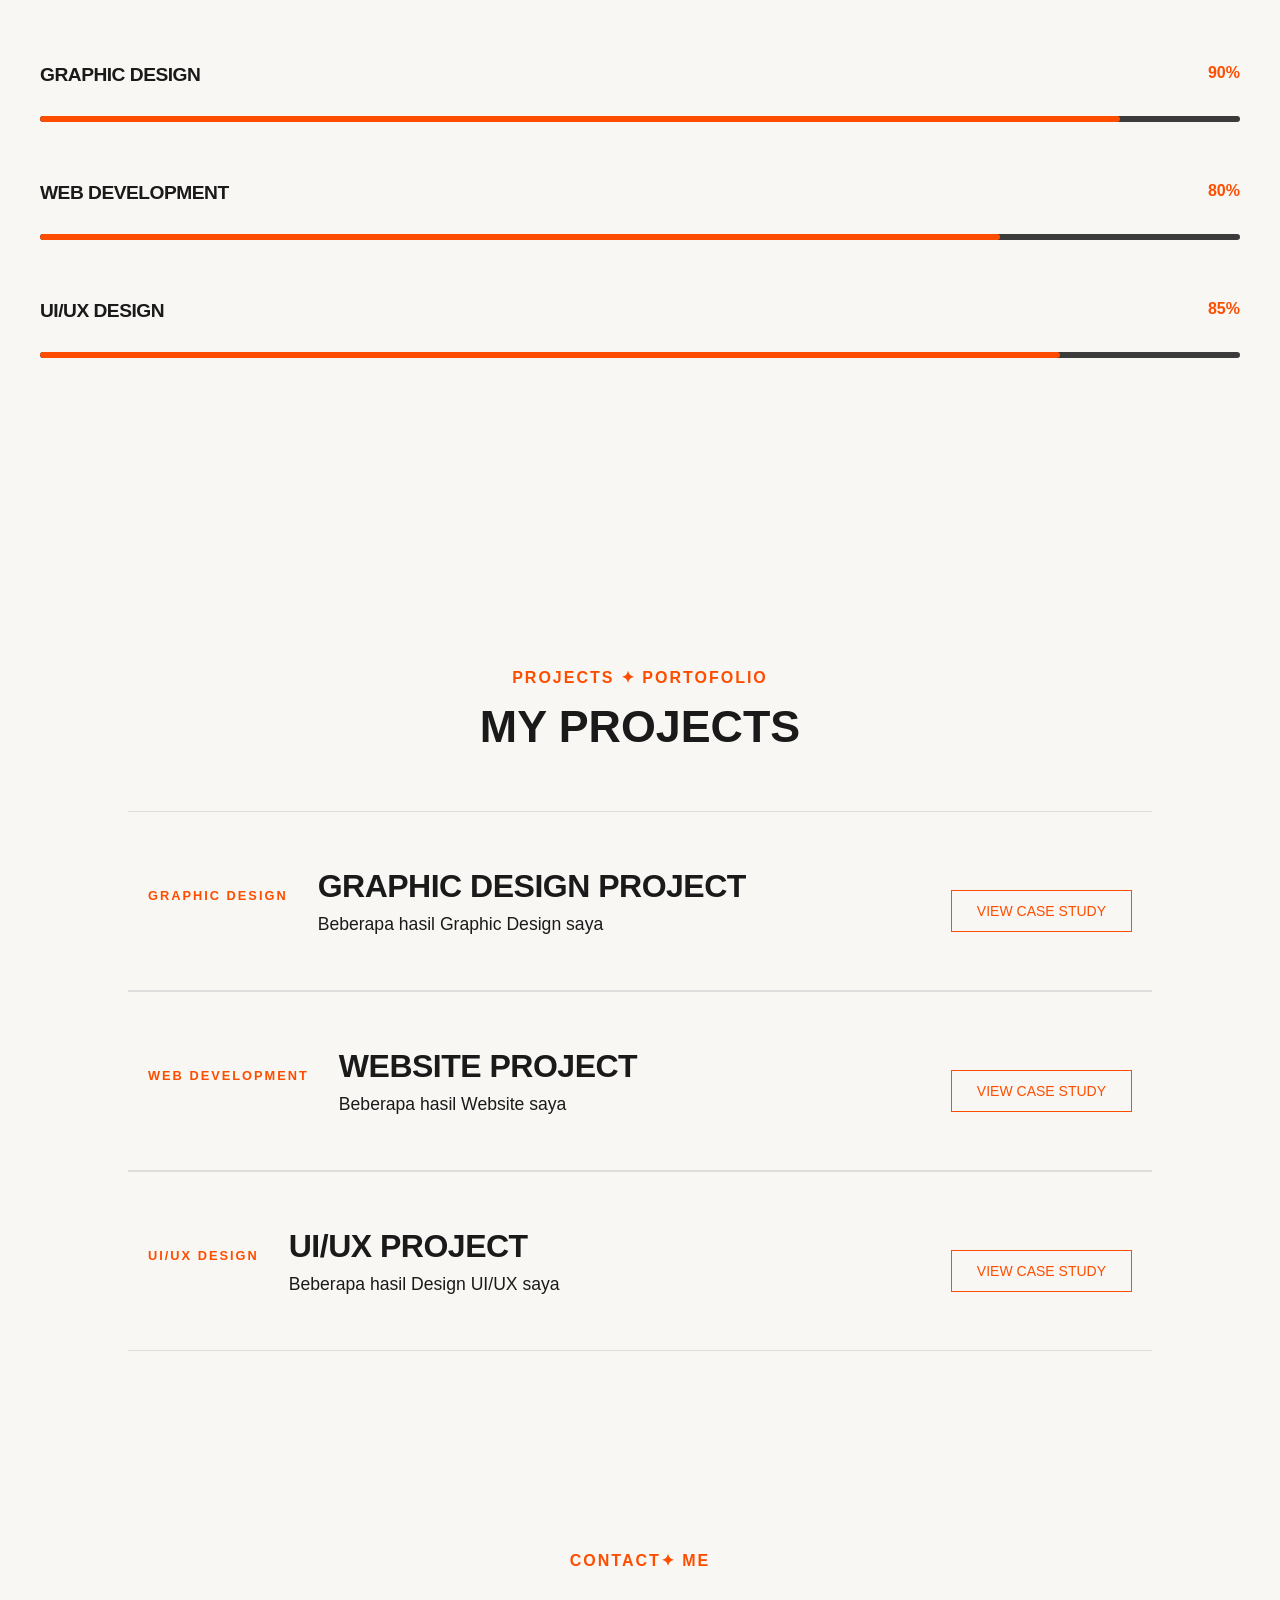
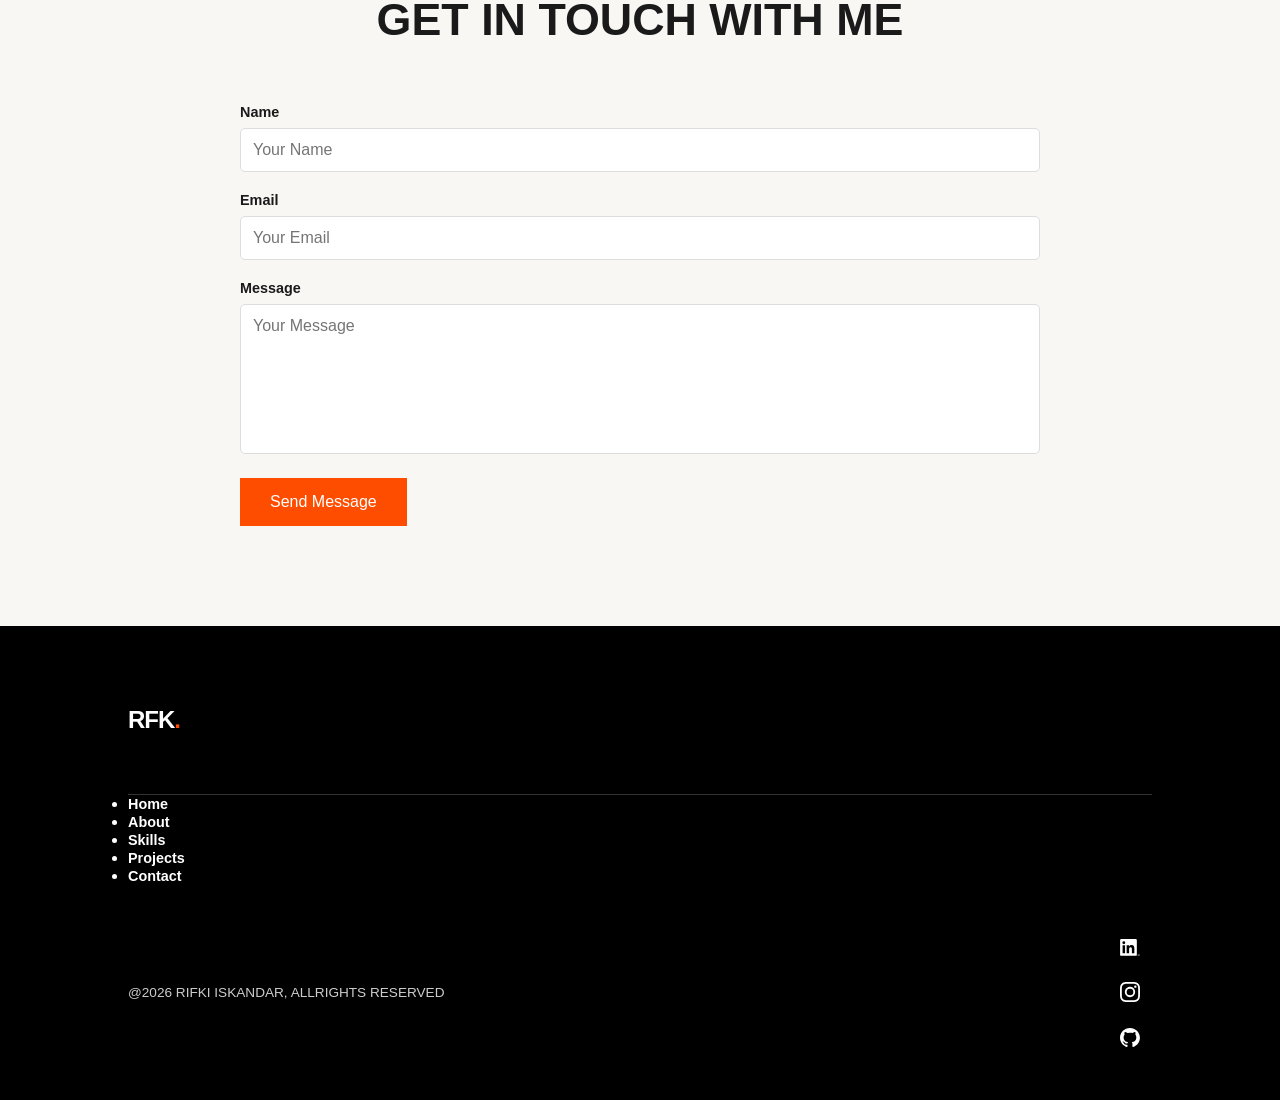
==== commit 921a9cde: "footer" ====
--- a/index.html
+++ b/index.html
@@ -184,6 +184,42 @@
             <textarea id="message" name="message" placeholder="Your Message" required></textarea>
         </div>
         <button type="submit" class="btn-dark">Send Message</button>
-    
+    </form>
+</section>
+
+<section class="footer-section">
+    <div class="footer-top">
+        <div class="logo">RFK<b>.</b></div>
+    </div>
+    <div class="footer-link">
+        <ul>
+            <li><a href="#home" class="active">Home</a></li>
+            <li><a href="#about">About</a></li>
+            <li><a href="#skills">Skills</a></li>
+            <li><a href="#projects">Projects</a></li>
+            <li><a href="#contact">Contact</a></li>
+        </ul>
+    </div>
+
+    <div class="footer-bottom">
+        <div class="copyright">
+            <p>@2026 RIFKI ISKANDAR, ALLRIGHTS RESERVED</p>
+        </div>
+        <div class="footer-icons">
+            <a href="https://linkedin.com/in/rifki-iskandar" class="icon-circle" target="_blank">
+                <img src="img/icon/linkedin.svg" alt="LinkedIn" class="social-icon-img">
+            </a>
+        
+            <a href="https://instagram.com/rifki_iskandar" class="icon-circle" target="_blank">
+                <img src="img/icon/instagram.svg" alt="Instagram" class="social-icon-img">
+            </a>
+        
+            <a href="https://github.com/Rifkiiskandar12" class="icon-circle" target="_blank">
+                <img src="img/icon/github.svg" alt="WhatsApp" class="social-icon-img">
+            </a>
+        </div>
+    </div>
+
+</section>
 </body>
 </html>
--- a/style.css
+++ b/style.css
@@ -4,6 +4,7 @@
     --text-color:#1a1a1a;
     --accent-color:#ff4d00;
 }
+
 /* --- Gaya untuk Scroll Behavior --- */
 html {
     scroll-behavior: smooth;
@@ -35,11 +36,11 @@
     top: 0;
     z-index: 1000;
 }
+
 /* --- Gaya untuk Section dengan Scroll Margin --- */
 section {
     scroll-margin-top: 200px;
 }
-
 
 /* --- Gaya untuk Logo --- */
 .logo{
@@ -647,8 +648,8 @@
     transition: all 0.3s ease;
 }
 .form-submit button:hover {
-    background-color: #ff4d00
-    ;
+    background-color: #ff4d00cc;
+    transform: translateY(-2px);
     color: var(--bg-color);
 }
 
@@ -688,4 +689,75 @@
     .gallery-item.wide {
         grid-column: span 1;
     }
+}
+
+.footer-section {
+    background-color: #000;
+    color: #fff;
+    padding: 80px 10% 40px;
+}
+
+.footer-top {
+    display: flex;
+    justify-content: space-between;
+    align-items: center;
+    padding-bottom: 60px;
+    border-bottom: 1px solid #333;
+}
+
+.footer-link {
+    display: flex;
+    gap: 40px;
+}
+
+.footer-link a{
+    color: #fff;
+    text-decoration: none;
+    font-weight: 700;
+    font-size: 0.9rem;
+    transition: opacity 0.3s;
+}
+
+.footer-link a:hover{
+    color: var(--accent-color);
+}
+
+.footer-bottom {
+    display: flex;
+    justify-content: space-between;
+    align-items: center;
+    margin-top: 40px;
+}
+
+.copyright {
+    font-size: 0.85rem;
+    opacity: 0.8;
+    font-weight: 500;
+}
+
+.social-icon-img {
+    width: 20px;
+    height: 20px;
+    object-fit: contain;
+    display: block;
+    transition: transform 0.3s ease;
+}
+
+.icon-circle:hover .social-icon-img{
+    transform: scale(1.1);
+}
+
+.icon-circle {
+    width: 45px;
+    height: 45px;
+    border:  1px solid #fff, 0.2;
+    border-radius: 50%;
+    display: flex;
+    align-items: center;
+    justify-content: center;
+    transition: all 0.3 ease;
+}
+
+.icon-circle:hover {
+    background-color: var(--text-color);
 }
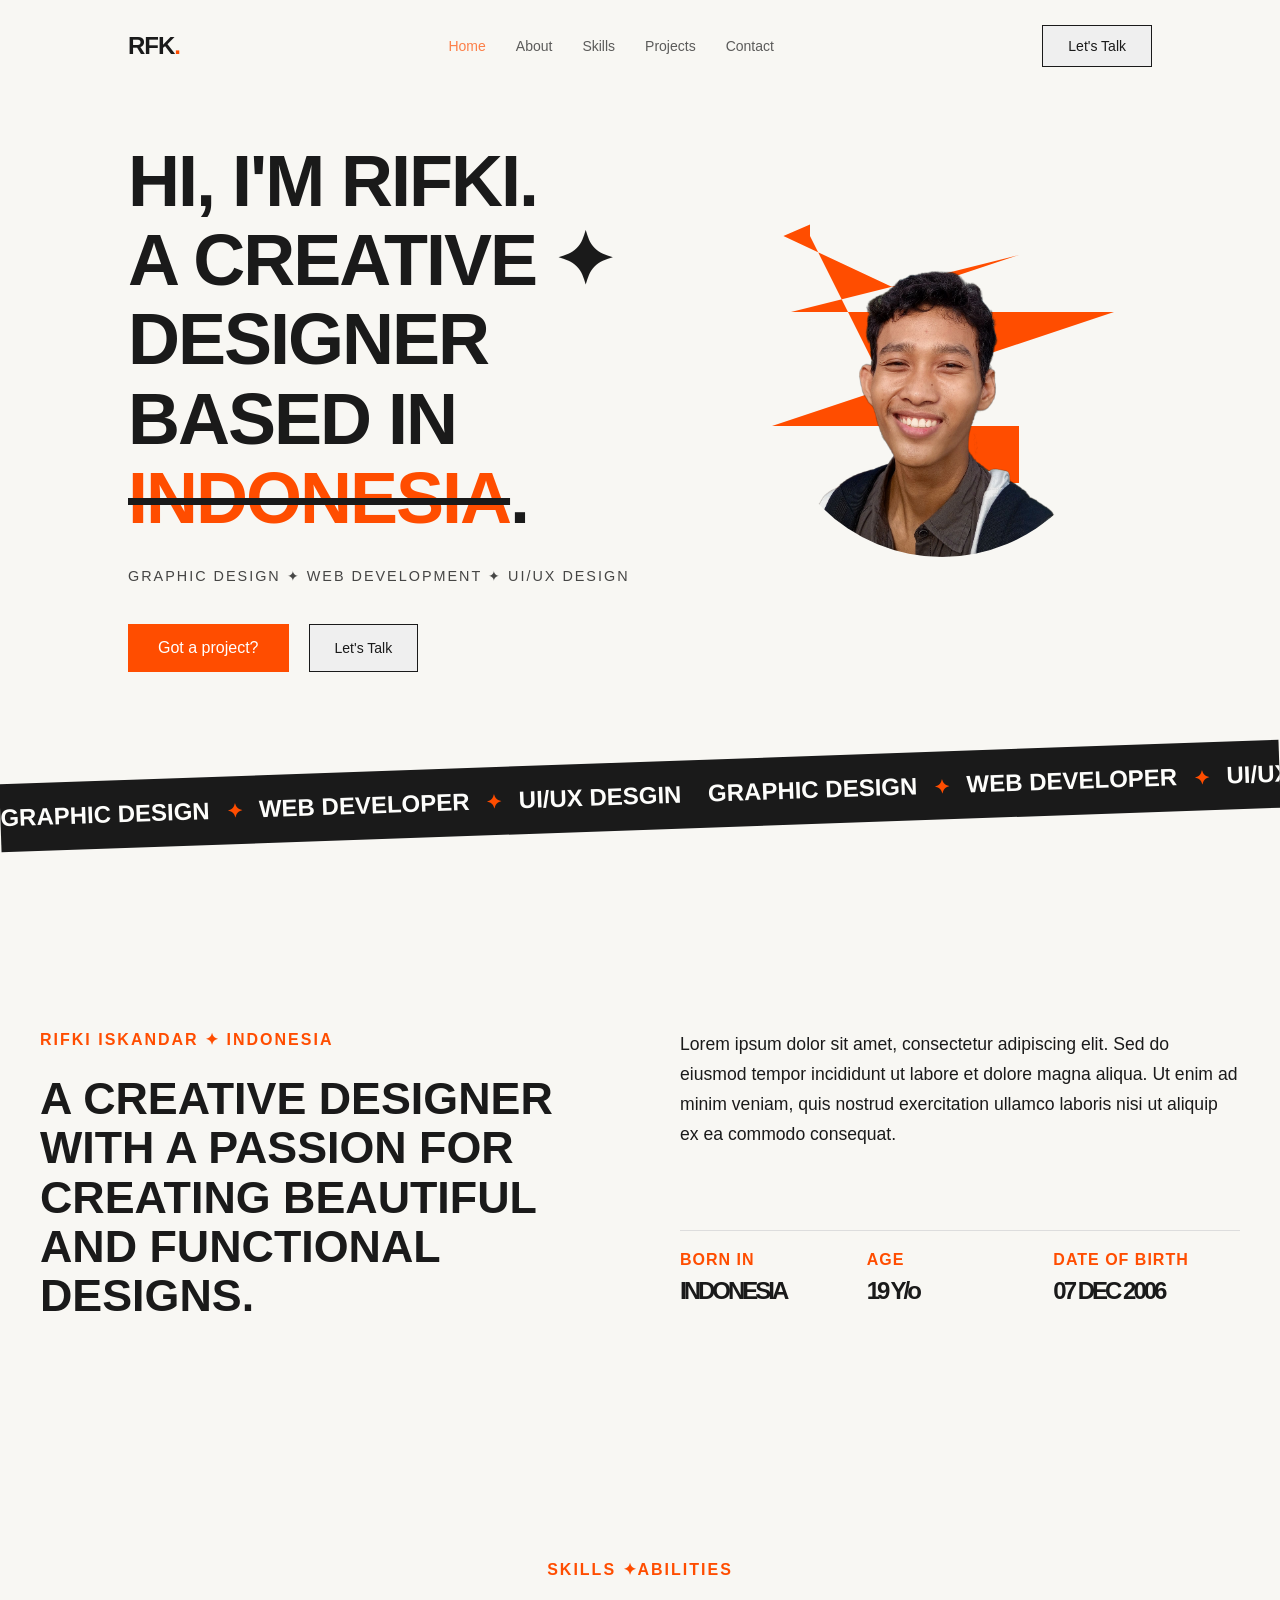
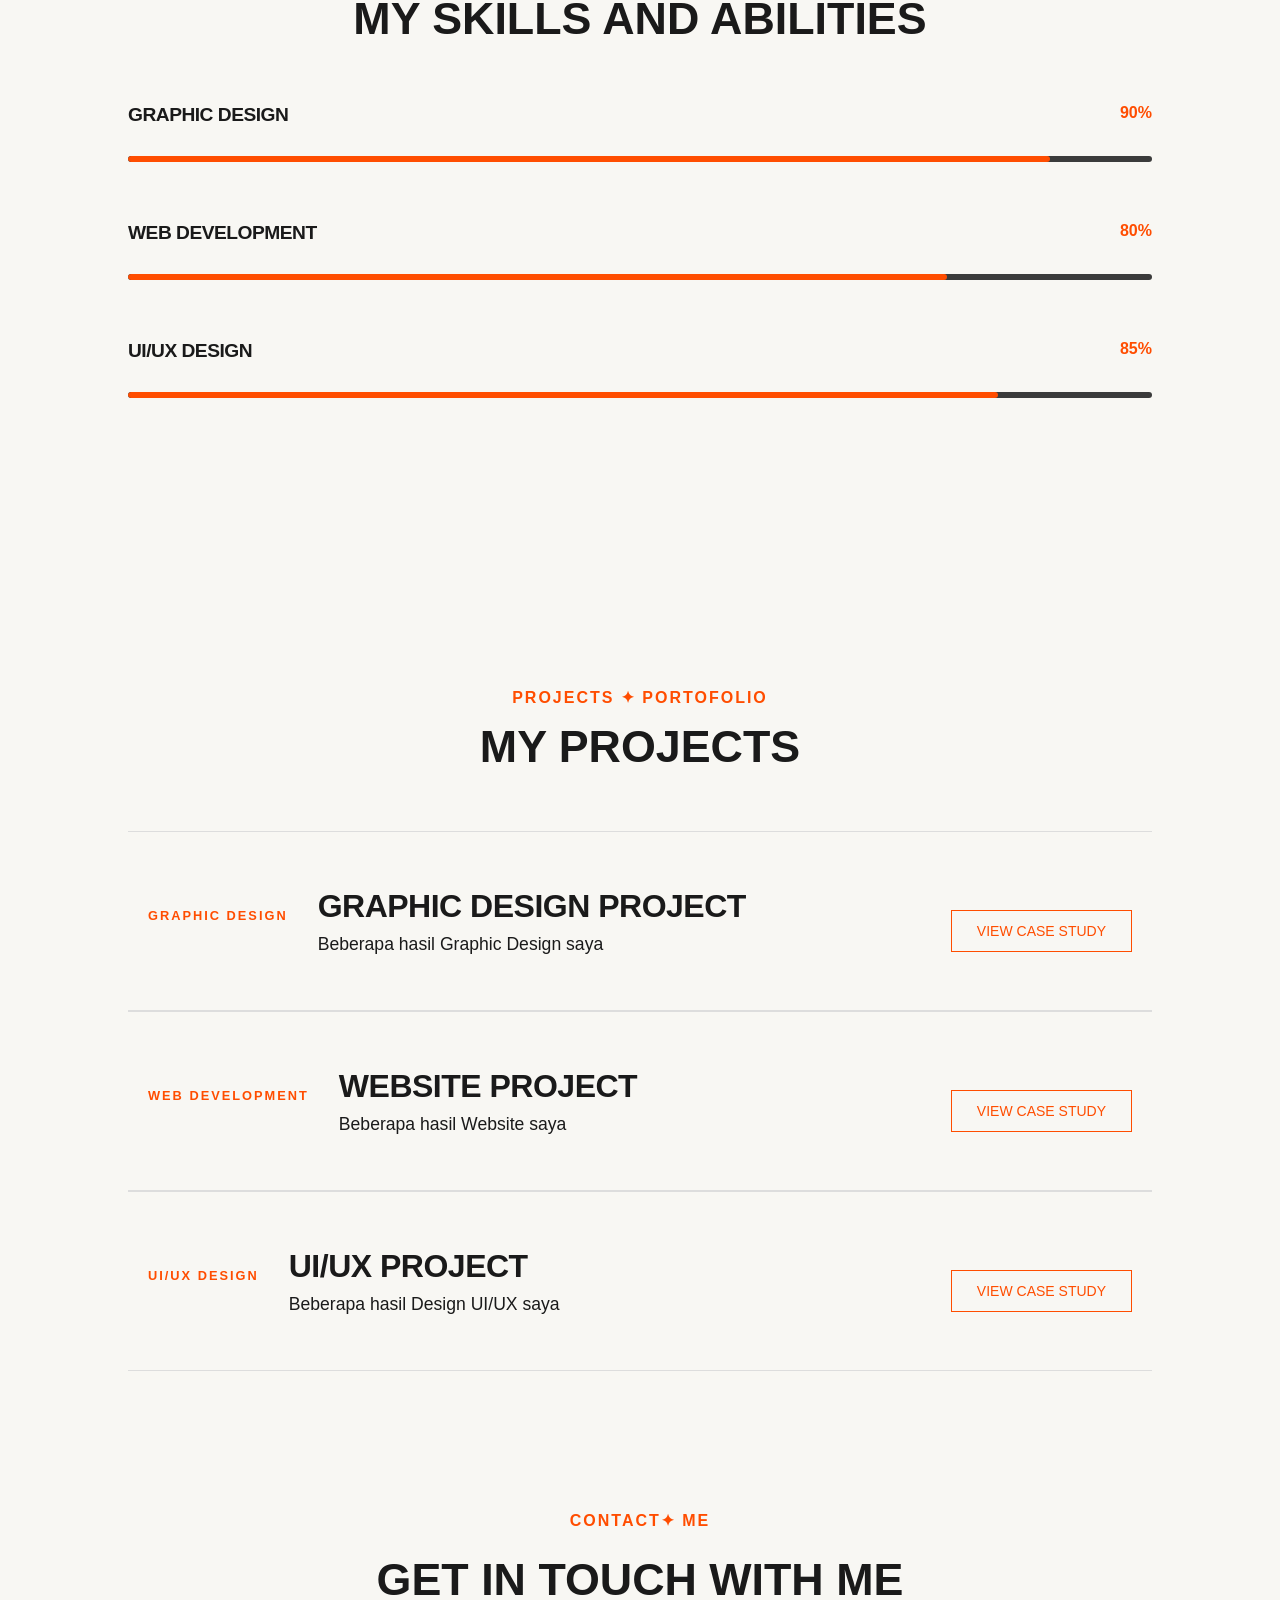
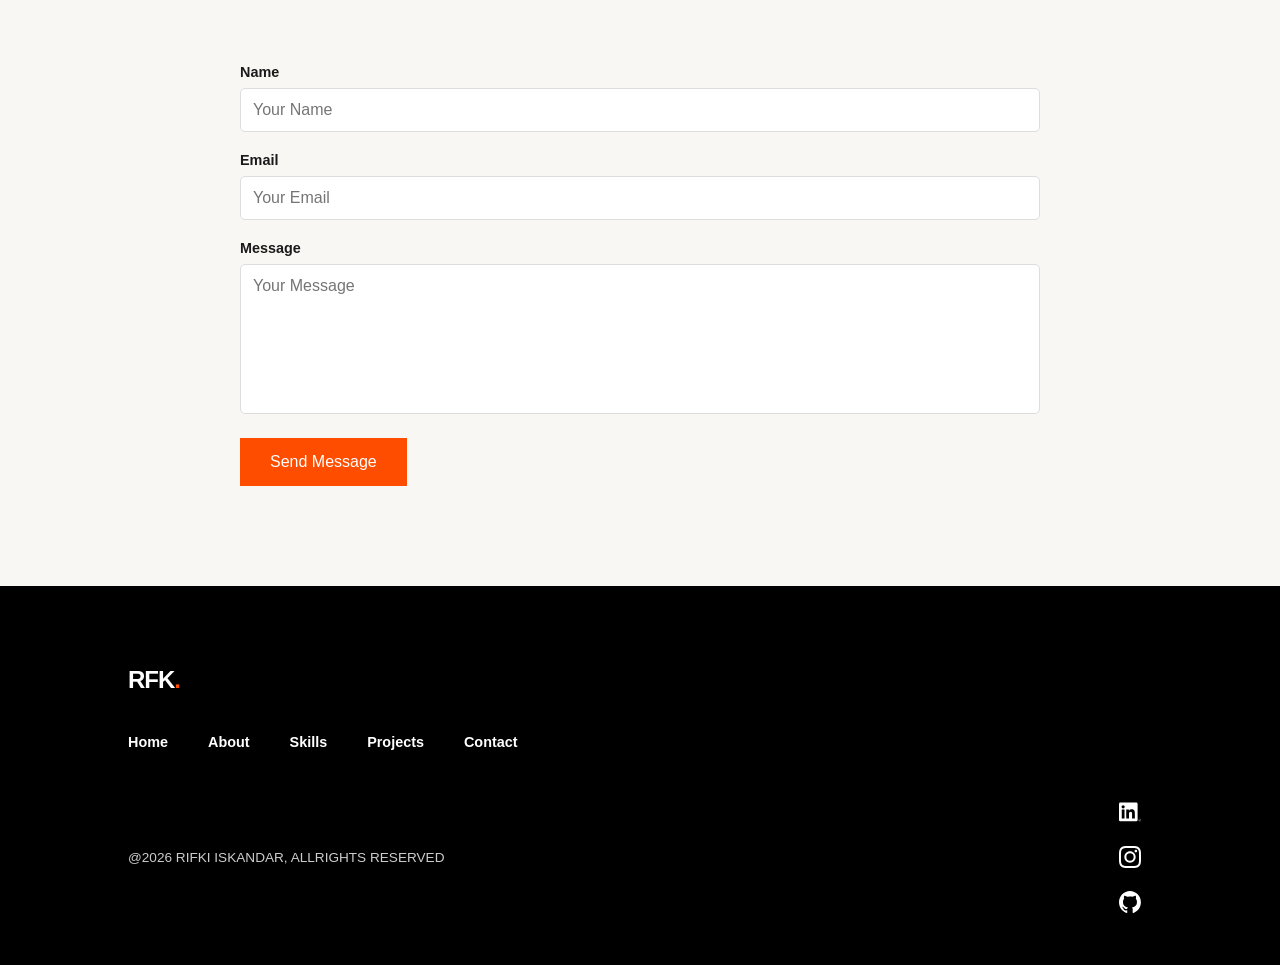
==== commit 3885eef1: "sub-site" ====
--- a/index.html
+++ b/index.html
@@ -19,7 +19,7 @@
         <button class="btn-talk"?>Let's Talk</button>
     </nav>
 
-    <section class="hero">
+    <section id="home" class="hero">
         <div class="hero-content">
             <h1 class="headline">
                 HI, I'M RIFKI. <br>
@@ -31,7 +31,7 @@
 
             <div class="hero-buttons">
                 <button class="btn-dark">Got a project?</button>
-                <button class="btn-outline">Let's Talk</button>
+                <button href="https://wa.me/6285888351950" class="btn-talk">Let's Talk</button>
             </div>
         </div>
         <div class="hero-image">
@@ -81,7 +81,7 @@
     </div>
 </section>
 
-<section id="skills" class="skills section">
+<section id="skills" class="skills-section">
    <div class="skills-header">
         <p class="skills-meta">SKILLS <span class="accent-dot">✦</span>ABILITIES</p>
         <h2 class="skills-headline">MY SKILLS AND ABILITIES</h2>
@@ -192,13 +192,11 @@
         <div class="logo">RFK<b>.</b></div>
     </div>
     <div class="footer-link">
-        <ul>
-            <li><a href="#home" class="active">Home</a></li>
-            <li><a href="#about">About</a></li>
-            <li><a href="#skills">Skills</a></li>
-            <li><a href="#projects">Projects</a></li>
-            <li><a href="#contact">Contact</a></li>
-        </ul>
+        <a href="#home">Home</a>
+            <a href="#about">About</a>
+            <a href="#skills">Skills</a>
+            <a href="#projects">Projects</a>
+            <a href="#contact">Contact</a>
     </div>
 
     <div class="footer-bottom">
@@ -219,7 +217,7 @@
             </a>
         </div>
     </div>
-
-</section>
+</section>
+
 </body>
 </html>
--- a/style.css
+++ b/style.css
@@ -92,6 +92,7 @@
     color: var(--bg-color);
 }
 
+
 /* --- Gaya untuk Hero Section --- */
 .hero-content {
     flex: 1;
@@ -115,18 +116,15 @@
 /* --- Gaya untuk Tombol Dark --- */
 .btn-dark {
     background-color: var(--accent-color);
-    color: #fff;
+    color: var(--bg-color);
     padding: 15px 30px;
     border: none;
     cursor: pointer;
 }
 
-/* --- Gaya untuk Tombol Outline --- */
-.btn-outline {
-    background: white;
-    padding: 15px 30px;
-    border: 1px solid #ddd;
-    cursor: pointer;
+.btn-dark:hover{
+    background-color: #ddd;
+    color: #3b3b3b;
 }
 
 /* --- Gaya untuk Headline di Hero Section --- */
@@ -295,7 +293,7 @@
 
 
 .about-section {
-    padding: 120px 10%;
+    padding: 40px 10%;
     background-color: var(--bg-color);
 }
 
@@ -378,7 +376,7 @@
     color: #1a1a1a;
 }
 
-@media (max-width: 992px) {
+@media (max-width: 768px) {
 
     .about-container {
         flex-direction: column;
@@ -391,12 +389,12 @@
 
     .personal-info {
         flex-wrap: wrap;
-        gap: 30px;
+        gap: 50px;
     }
 }
 
 .skills-section {
-    padding: 100px 10%;
+    padding: 40px 10%;
     background-color: var(--bg-color);
 }
 
@@ -471,14 +469,16 @@
 
 }
 
-@media (max-width: 992px) {
+@media (max-width: 768px) {
     .skills-container {
         flex-direction: column;
         gap: 40px;
     }
 }
+
+
 .projects-section {
-    padding: 100px 10%;
+    padding: 40px 10%;
     background-color: var(--bg-color);
     height: auto; /* Pastikan tinggi mengikuti konten */
     overflow: visible; /* Biarkan konten memanjang ke bawah */
@@ -653,44 +653,6 @@
     color: var(--bg-color);
 }
 
-/* --- CSS untuk Project-Design --- */
-.project-detail-page {
-    padding: 80px 10%;
-    background-color: var(--bg-color);
-}
-
-.project-gallery {
-    display: grid;
-    grid-template-columns: repeat(3, 1fr);
-    gap: 10px;
-    margin-top: 50px;
-}
-
-.project-gallery img {
-    width: 40%;
-    height: auto;
-    border-radius: 10px;
-    box-shadow: 0 10px 10px rgba(0, 0, 0, 0.5);
-    transition: transform 0.3s ease;
-}
-
-.project-gallery img:hover {
-    transform: scale(1.05);
-}
-
-.gallery-item.wide {
-    grid-column: span 2;
-}
-
-@media (max-width: 992px) {
-    .project-gallery {
-        grid-template-columns: 1fr;
-    }
-    .gallery-item.wide {
-        grid-column: span 1;
-    }
-}
-
 .footer-section {
     background-color: #000;
     color: #fff;
@@ -701,13 +663,15 @@
     display: flex;
     justify-content: space-between;
     align-items: center;
-    padding-bottom: 60px;
-    border-bottom: 1px solid #333;
+    padding-bottom: 40px;
 }
 
 .footer-link {
     display: flex;
+    list-style: none;
     gap: 40px;
+    margin: 0;
+    padding: 0;
 }
 
 .footer-link a{
@@ -729,21 +693,22 @@
     margin-top: 40px;
 }
 
-.copyright {
+.copyright p{
     font-size: 0.85rem;
     opacity: 0.8;
     font-weight: 500;
 }
 
+
 .social-icon-img {
     width: 20px;
     height: 20px;
-    object-fit: contain;
-    display: block;
+    object-fit: fill;
+    display:flex;
     transition: transform 0.3s ease;
 }
 
-.icon-circle:hover .social-icon-img{
+.icon-circle:hover, .social-icon-img{
     transform: scale(1.1);
 }
 
@@ -760,4 +725,125 @@
 
 .icon-circle:hover {
     background-color: var(--text-color);
+}
+
+@media (max-width: 768px) {
+    .footer-top, .footer-bottom {
+        flex-direction: column;
+        gap:30px;
+        text-align: center;
+    }
+
+    .footer-link {
+        flex-direction: column;
+        gap: 40px;
+        align-items: center;
+    }
+}
+
+
+/* --- CSS untuk Project-Design --- */
+.project-detail-page {
+    padding: 80px 10%;
+    background-color: var(--bg-color);
+}
+
+.detail-header {
+    margin-top: 100px;
+    text-align: center;
+    margin-bottom: 150px;
+}
+
+.detail-meta {
+    font-size: 1rem;
+    font-weight: 700;
+    letter-spacing: 2px;
+    margin-bottom: 15px;
+    color: var(--accent-color);
+}
+
+.detail-headline {
+    font-size: 2.8rem;
+    font-weight: 800;
+    line-height: 1.1;
+    align-items: center;
+    text-transform: uppercase;
+}
+
+.project-gallery {
+    column-count: 3;
+    column-gap: 20px;
+    width: 100%;
+}
+
+.gallery-item {
+    break-inside: avoid;
+    margin-bottom: 20px;
+}
+
+.gallery-item img{
+    width: 100%;
+    height: auto;
+    display: block;
+    border-radius: 8px;
+    border: 1px solid #ddd;
+    transition: transform 0.3s ease;
+}
+
+.gallery-item img:hover {
+    transform: scale(1.05);
+}
+
+.gallery-item.wide {
+    grid-column: auto;
+}
+.gallery-caption {
+    position: absolute;
+    bottom: 0;
+    left: 0;
+    width: 100%;
+    height: 100%;
+    background: rgba(0, 0, 0, 0.7);
+    color: #fff;
+    display: flex;
+    flex-direction: column;
+    justify-content: flex-end;
+    padding: 30px;
+    opacity: 0;
+    box-sizing: border-box;
+    transition: opacity 0.4s;
+    text-align: left;
+}
+
+.gallery-item:hover .gallery-caption {
+    opacity: 1;
+}
+
+.gallery-caption h3 {
+    font-size: 1.2rem;
+    font-weight: 800;
+    margin-bottom: 5px;
+    text-transform: uppercase;
+    transform: translateY(20px);
+    transition: transform 0.4s ease 0.1s;
+} 
+
+.gallery-item:hover .gallery-caption h3,
+.gallery-item:hover {
+    transform: translateY(0);
+}
+
+
+@media (max-width: 768px) {
+    .project-detail-page {
+        padding: 40px 5%;
+    }
+
+    .project-gallery {
+        column-count: 1;
+    }
+
+    .detail-header {
+        font-size: 2.2rem;
+    }
 }
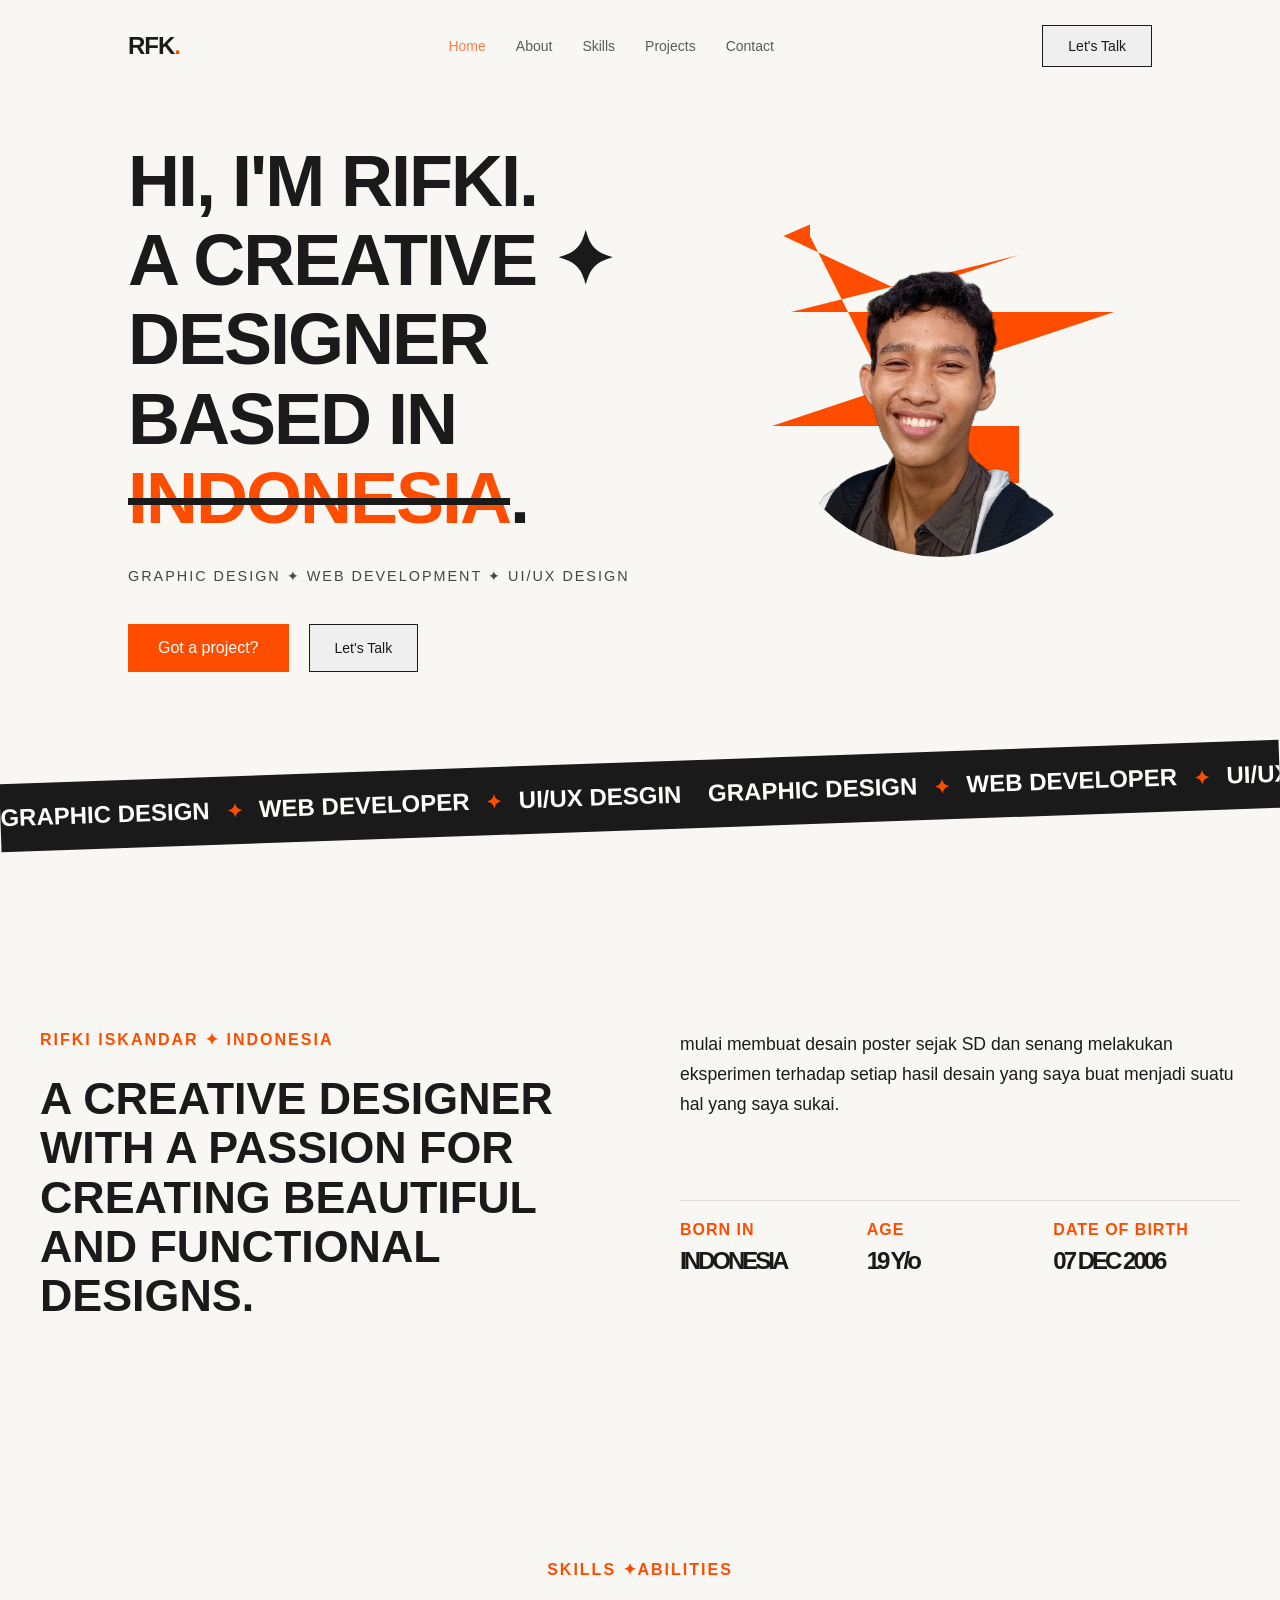
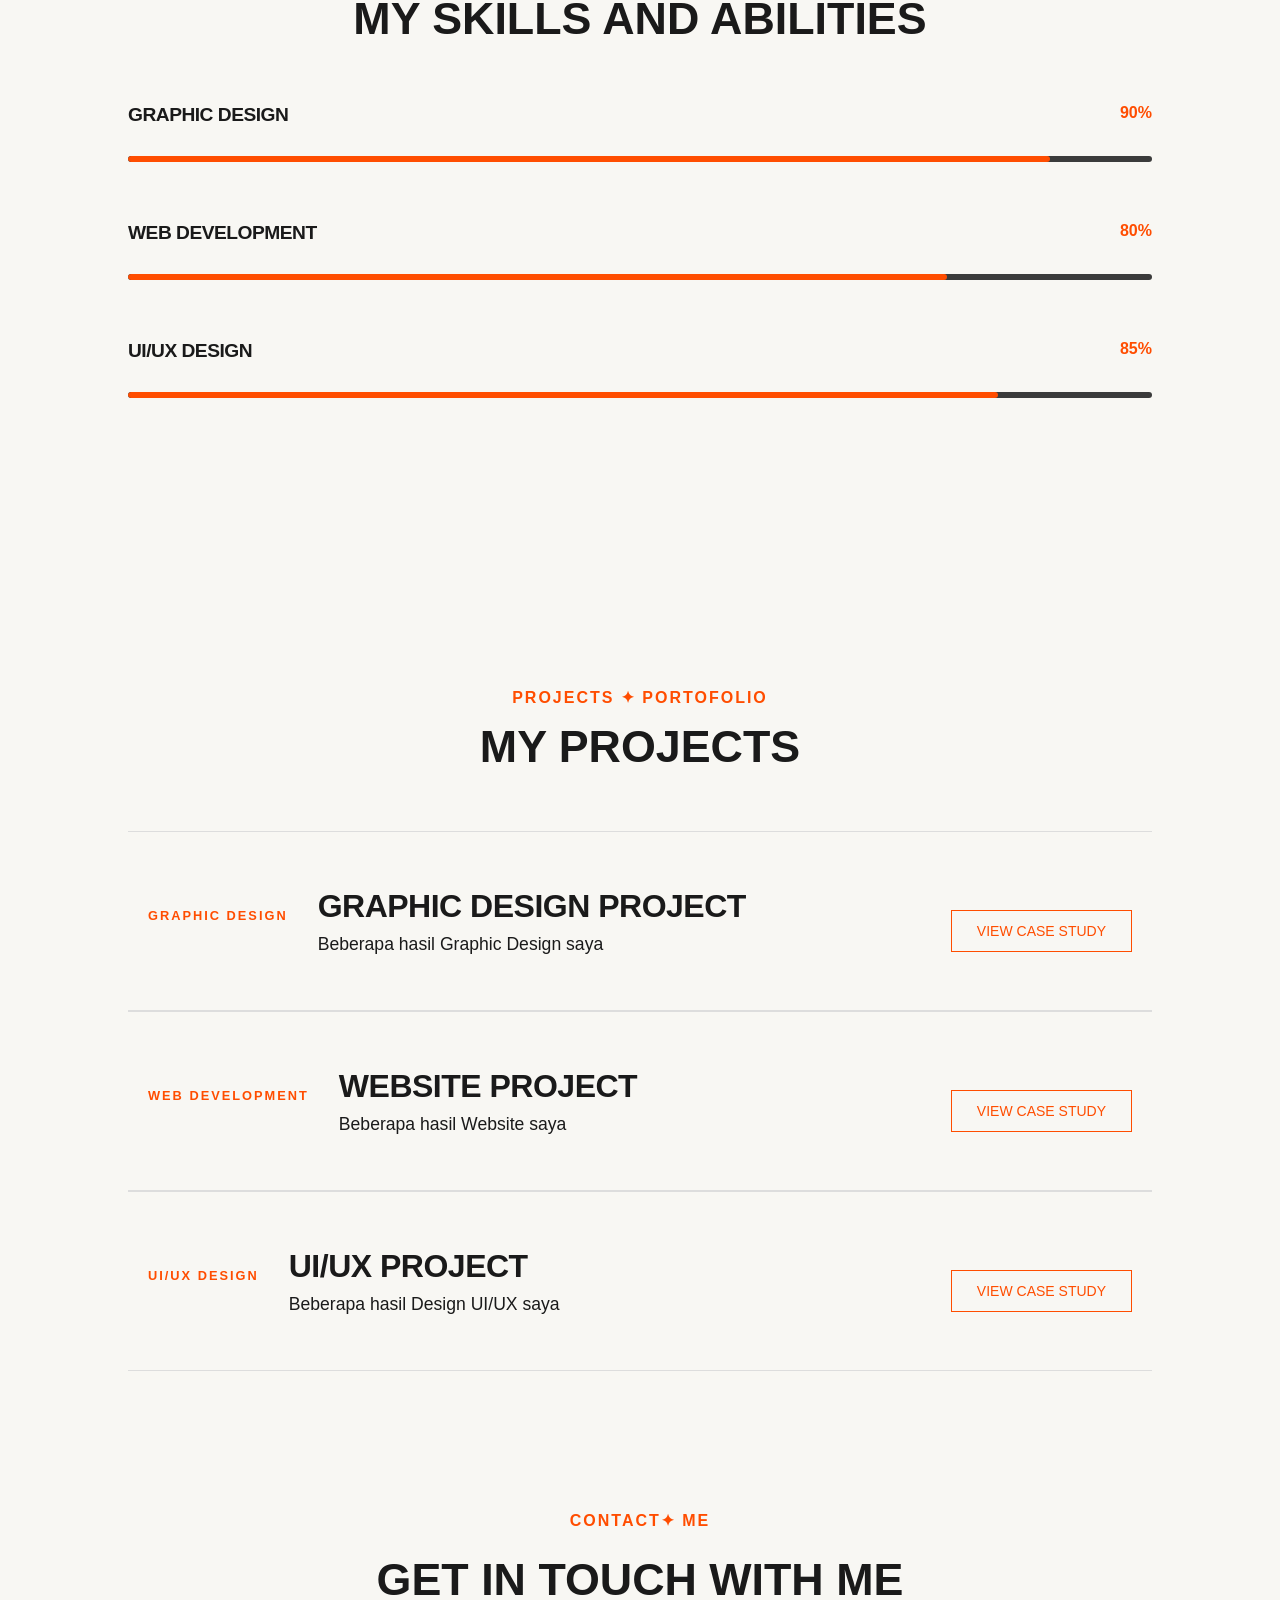
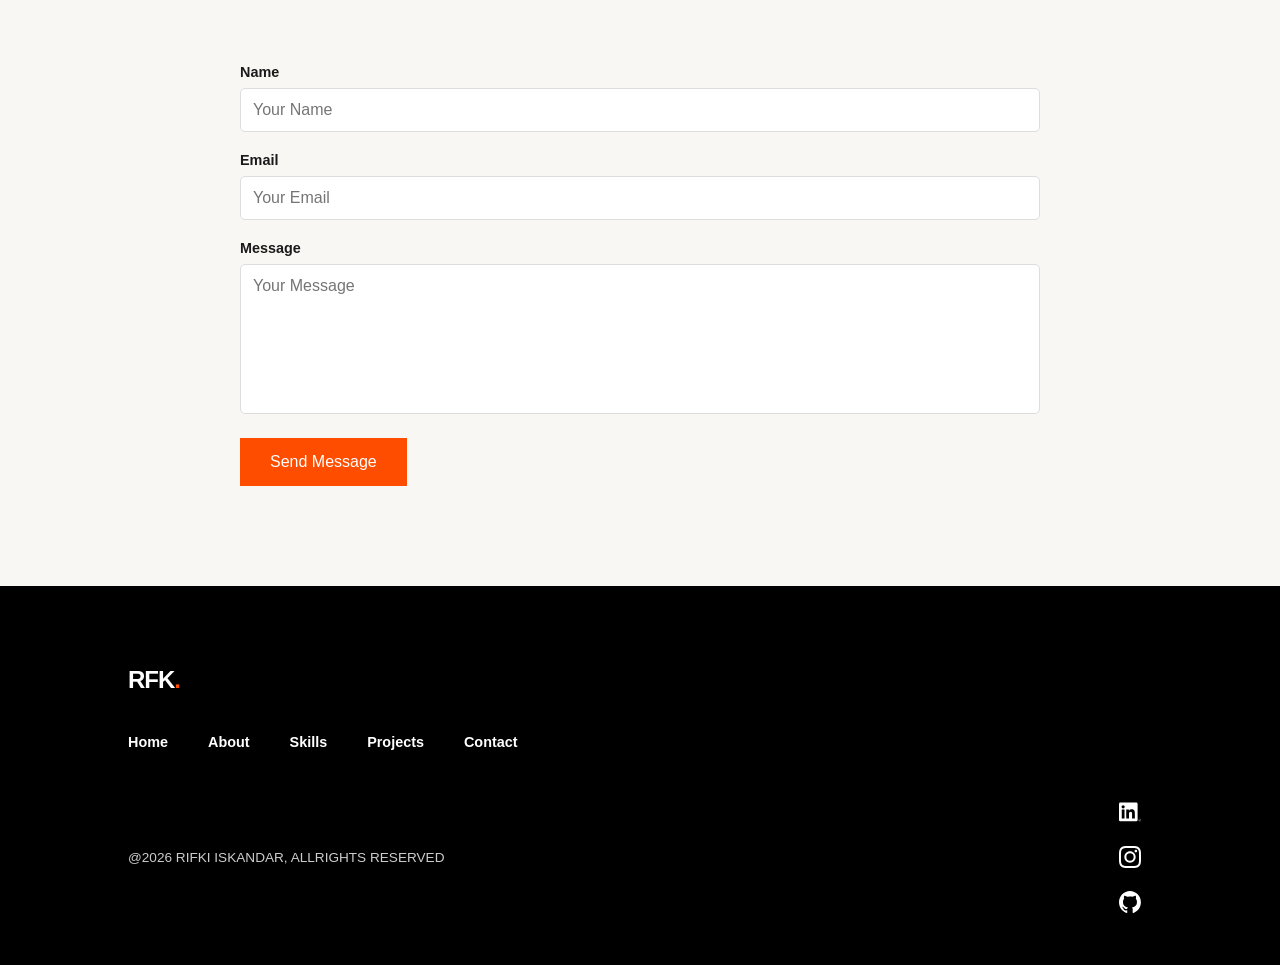
==== commit 6a4ab999: "final" ====
--- a/index.html
+++ b/index.html
@@ -62,7 +62,7 @@
             <h2 class="about-headline">A CREATIVE DESIGNER WITH A PASSION FOR CREATING BEAUTIFUL AND FUNCTIONAL DESIGNS.</h2>
         </div>
         <div class="about-right">
-            <p class="about-description">Lorem ipsum dolor sit amet, consectetur adipiscing elit. Sed do eiusmod tempor incididunt ut labore et dolore magna aliqua. Ut enim ad minim veniam, quis nostrud exercitation ullamco laboris nisi ut aliquip ex ea commodo consequat.</p>
+            <p class="about-description">mulai membuat desain poster sejak SD dan senang melakukan eksperimen terhadap setiap hasil desain yang saya buat menjadi suatu hal yang saya sukai.</p>
             <div class="personal-info">
                 <div class="info-item">
                     <span>BORN IN</span>
--- a/style.css
+++ b/style.css
@@ -815,10 +815,6 @@
     text-align: left;
 }
 
-.gallery-item:hover .gallery-caption {
-    opacity: 1;
-}
-
 .gallery-caption h3 {
     font-size: 1.2rem;
     font-weight: 800;
@@ -828,11 +824,6 @@
     transition: transform 0.4s ease 0.1s;
 } 
 
-.gallery-item:hover .gallery-caption h3,
-.gallery-item:hover {
-    transform: translateY(0);
-}
-
 
 @media (max-width: 768px) {
     .project-detail-page {
@@ -846,4 +837,17 @@
     .detail-header {
         font-size: 2.2rem;
     }
+}
+
+.btn-home {
+    background-color: var(--accent-color);
+    color: var(--bg-color);
+    padding: 15px 30px;
+    border: none;
+    cursor: pointer;
+}
+
+.btn-home:hover{
+    background-color: #ddd;
+    color: #3b3b3b;
 }
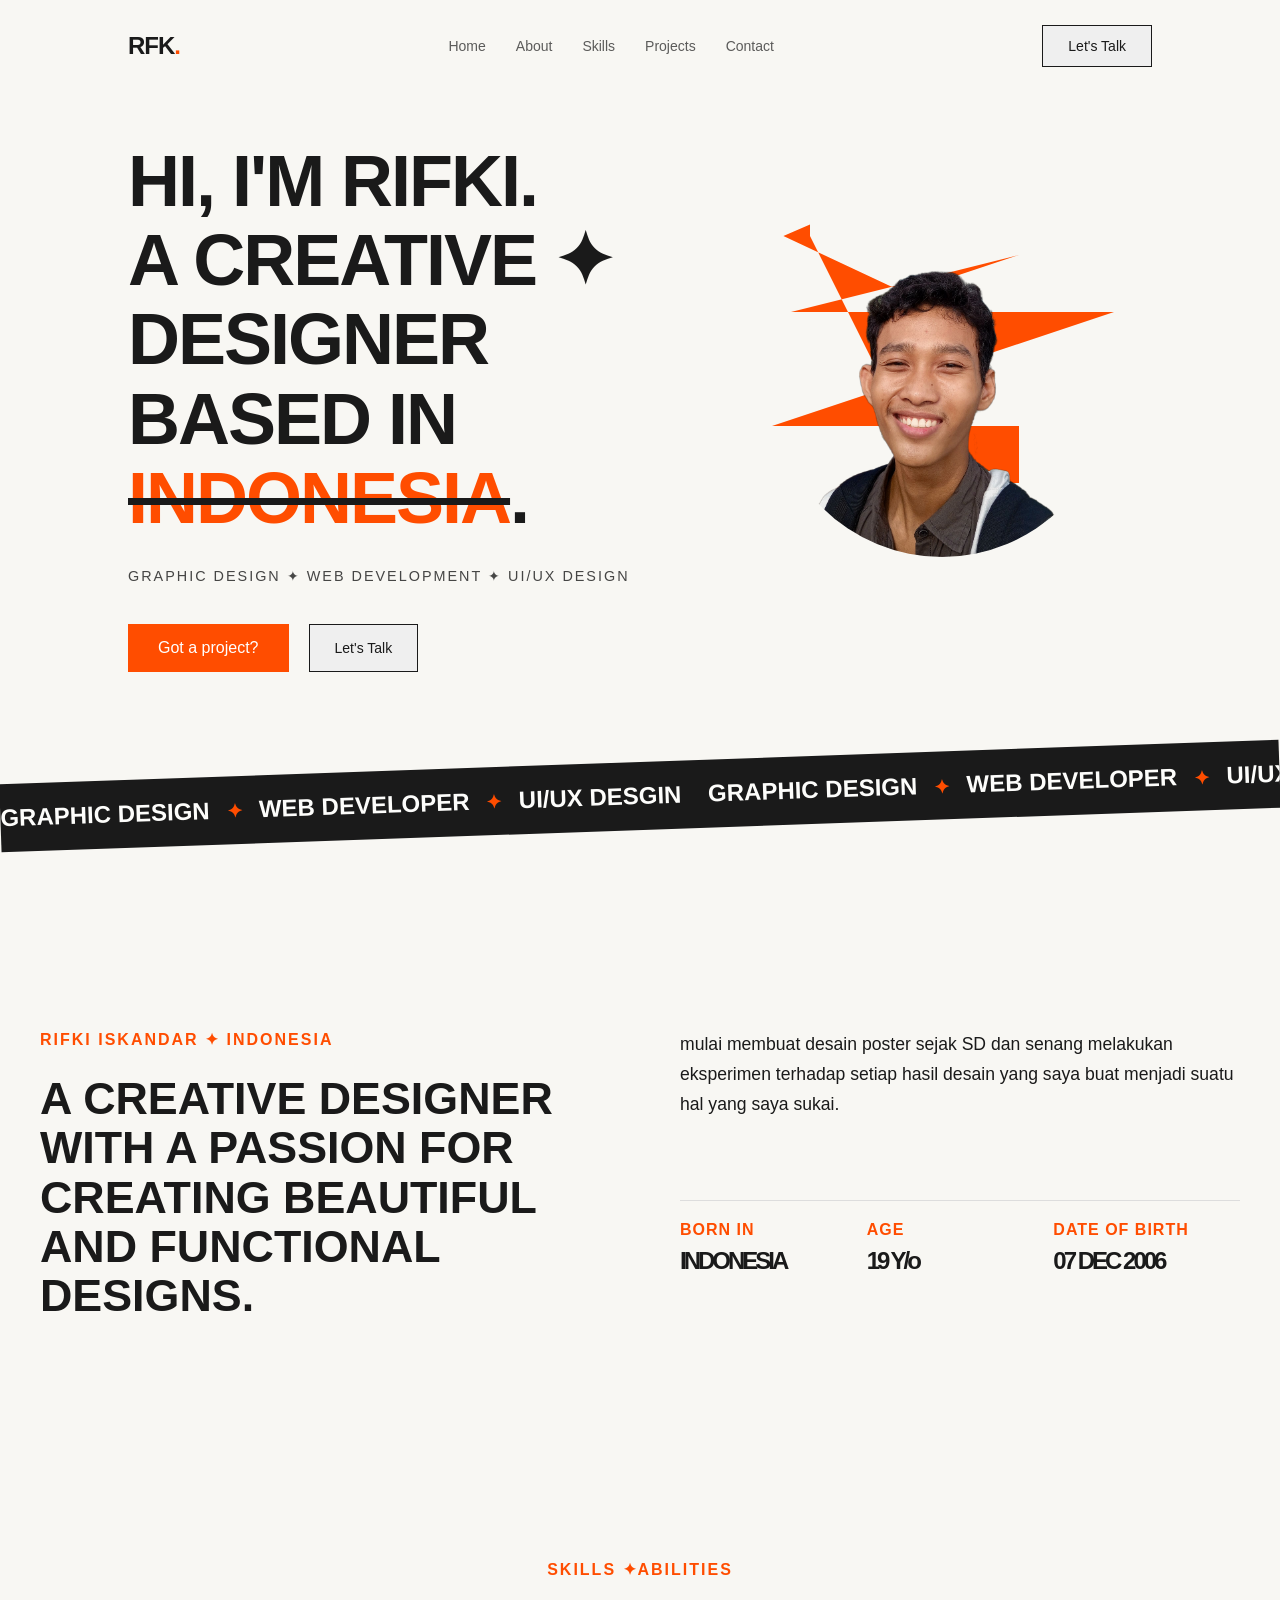
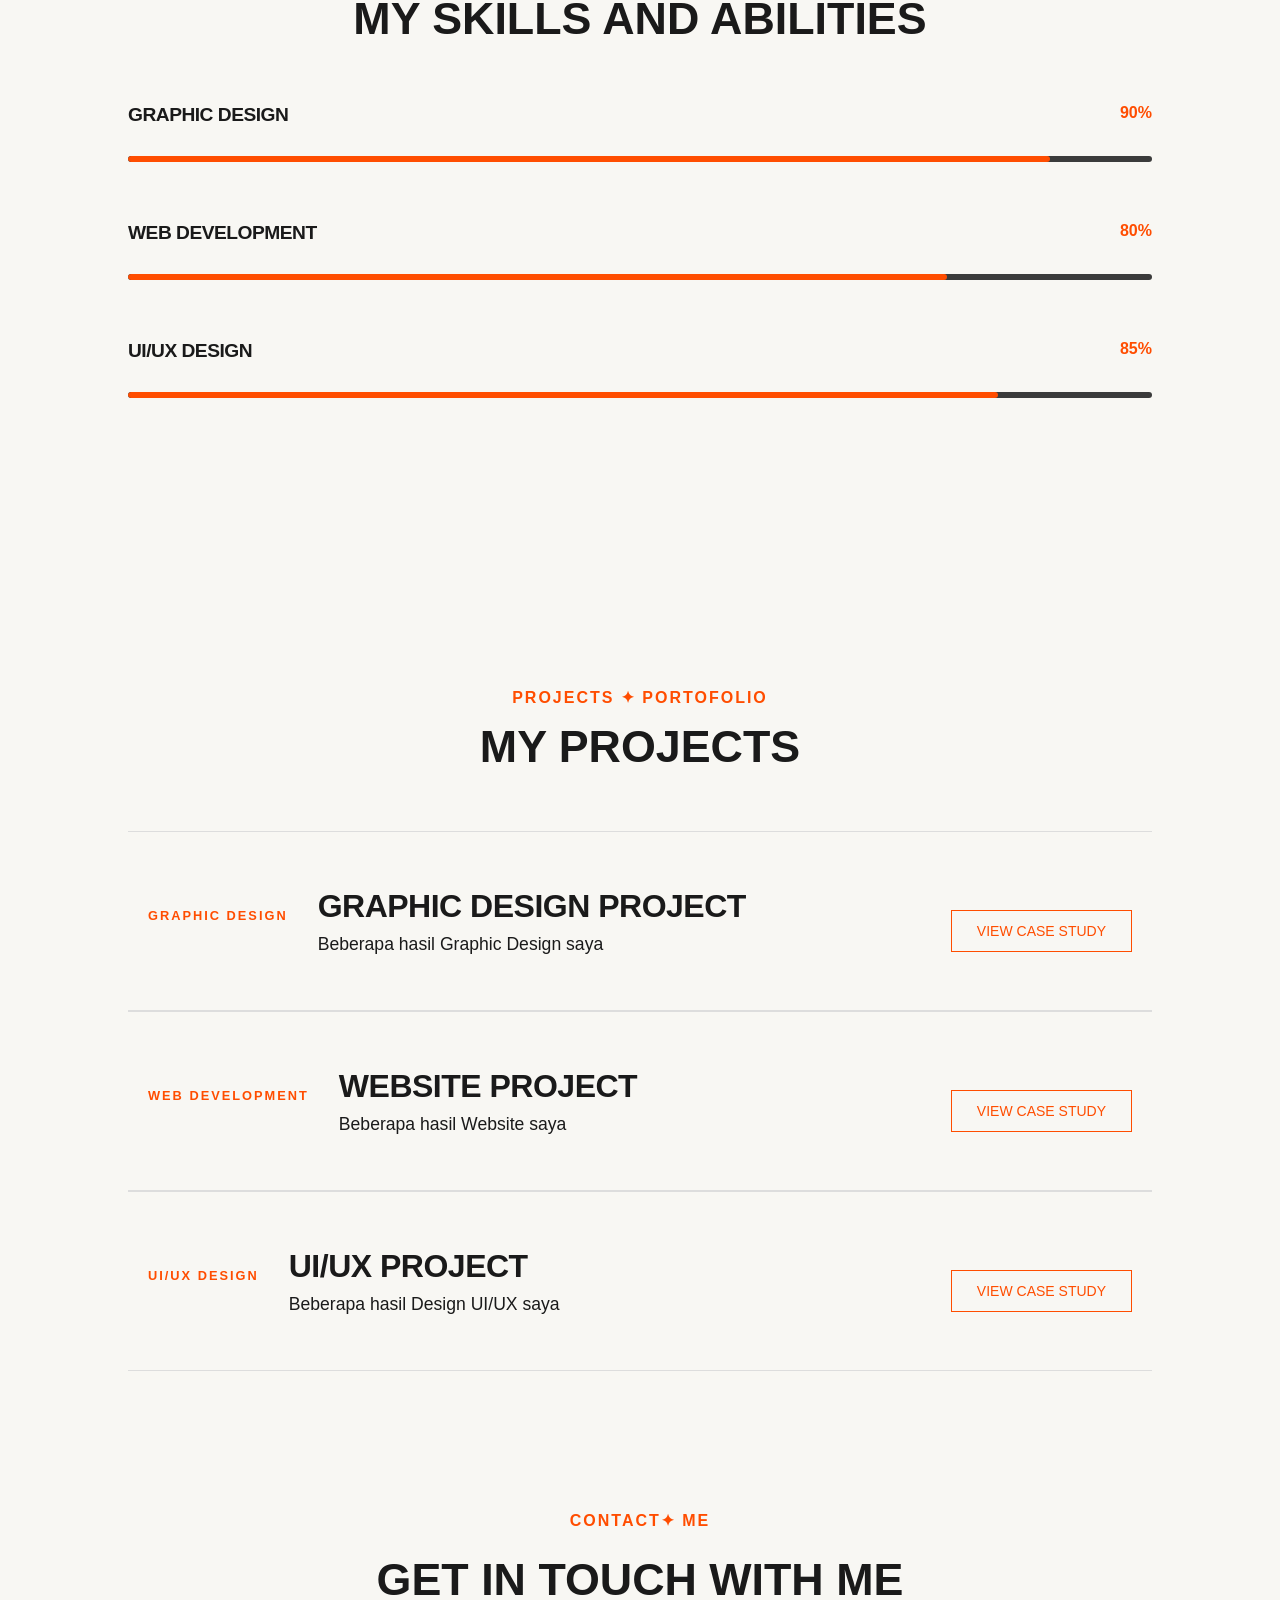
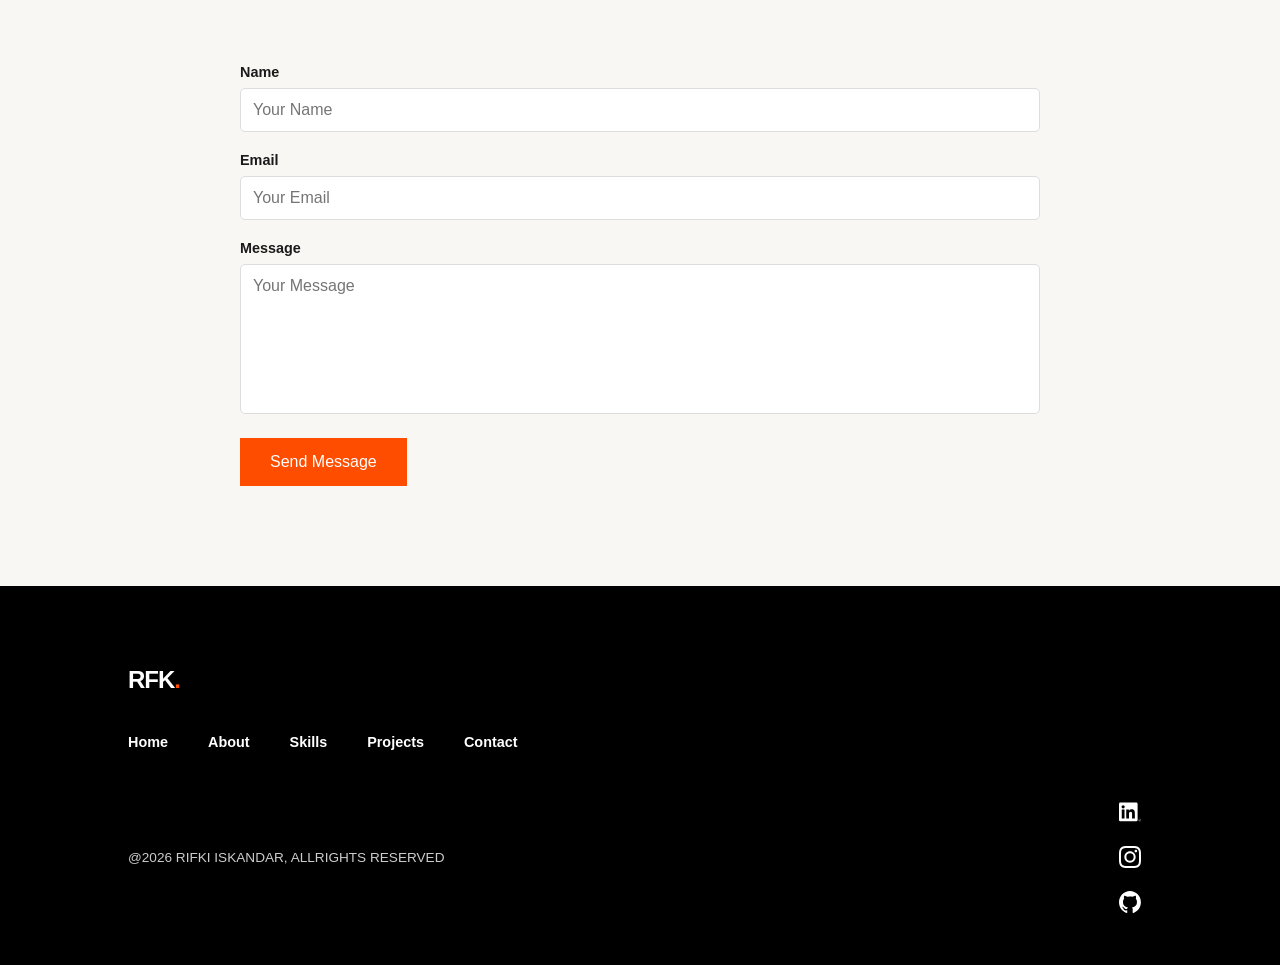
==== commit ef8b3c23: "Final fr" ====
--- a/index.html
+++ b/index.html
@@ -10,7 +10,7 @@
     <nav>
         <div class="logo">RFK<b>.</b></div>
         <ul>
-            <li><a href="#home" class="active">Home</a></li>
+            <li><a href="#home">Home</a></li>
             <li><a href="#about">About</a></li>
             <li><a href="#skills">Skills</a></li>
             <li><a href="#projects">Projects</a></li>
@@ -204,7 +204,7 @@
             <p>@2026 RIFKI ISKANDAR, ALLRIGHTS RESERVED</p>
         </div>
         <div class="footer-icons">
-            <a href="https://linkedin.com/in/rifki-iskandar" class="icon-circle" target="_blank">
+            <a href="https://www.linkedin.com/in/muhammad-rifki-iskandar-bachrie-15692b356/" class="icon-circle" target="_blank">
                 <img src="img/icon/linkedin.svg" alt="LinkedIn" class="social-icon-img">
             </a>
         
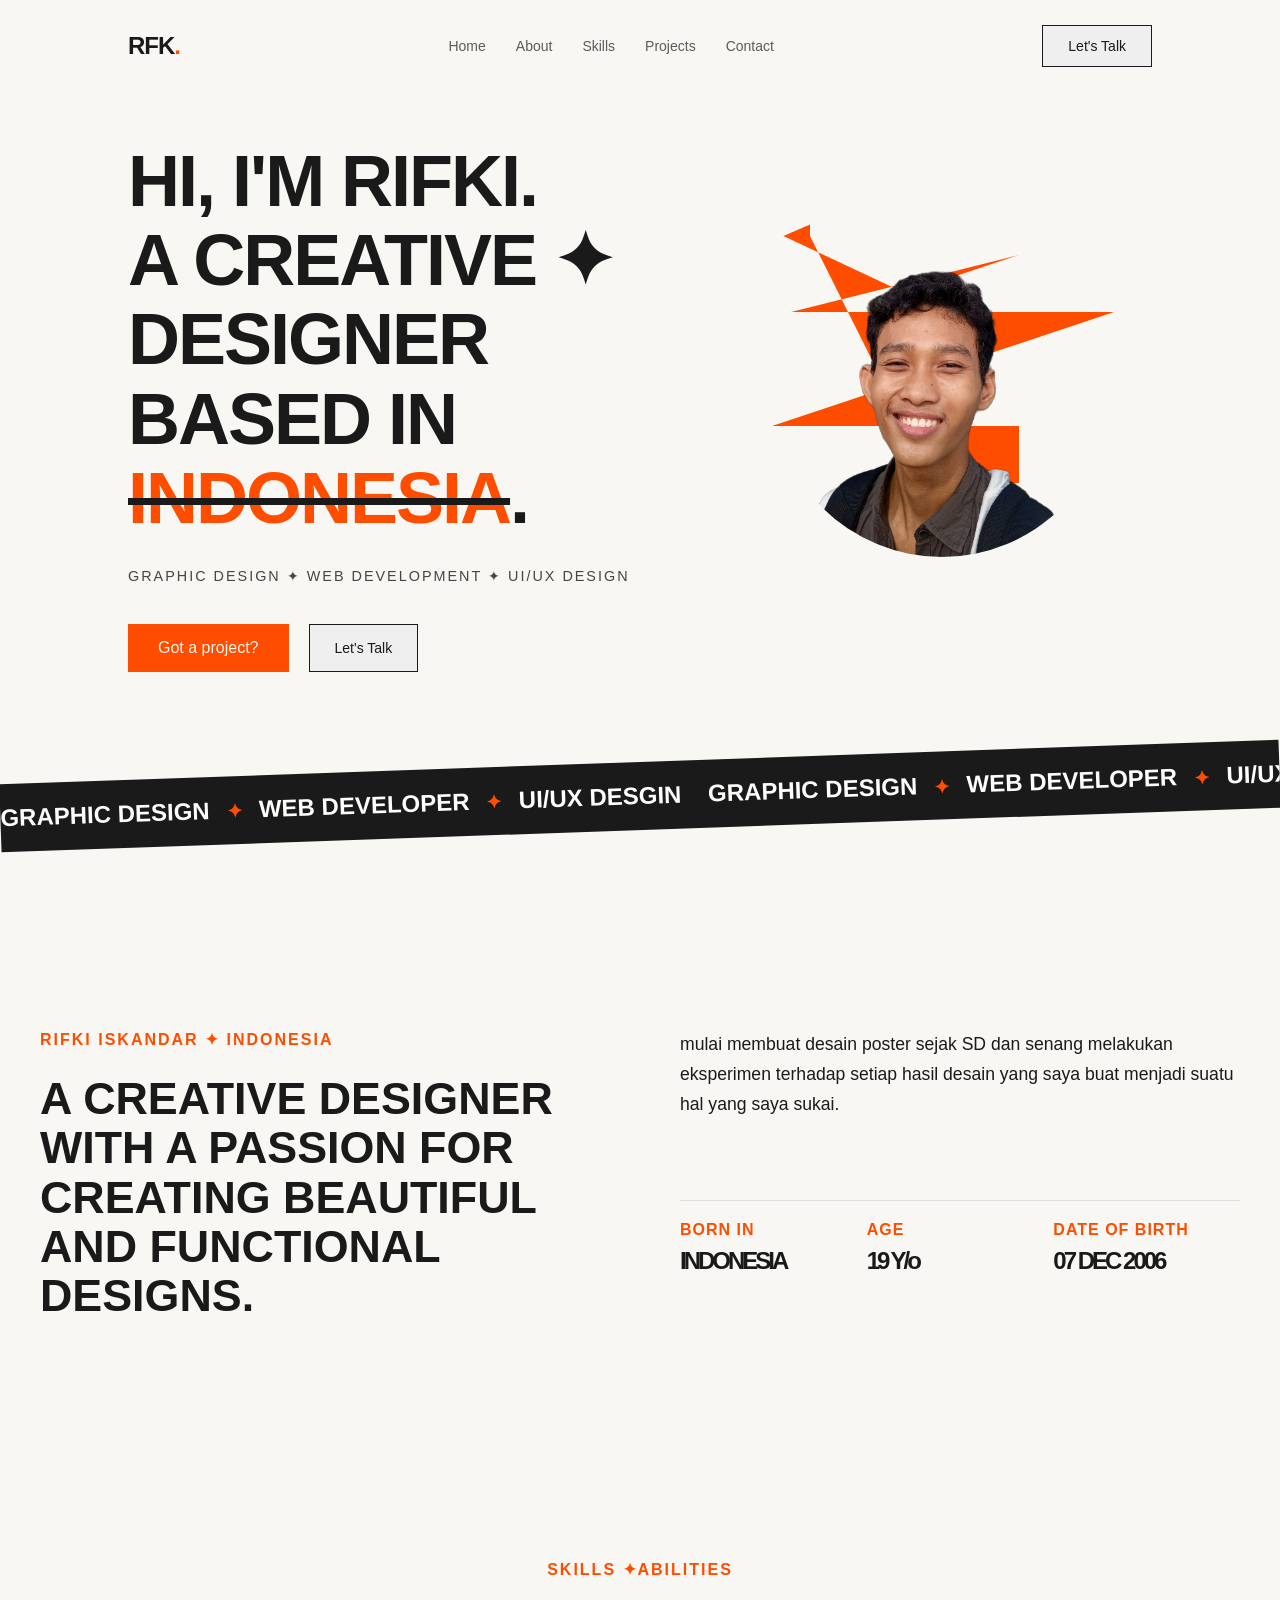
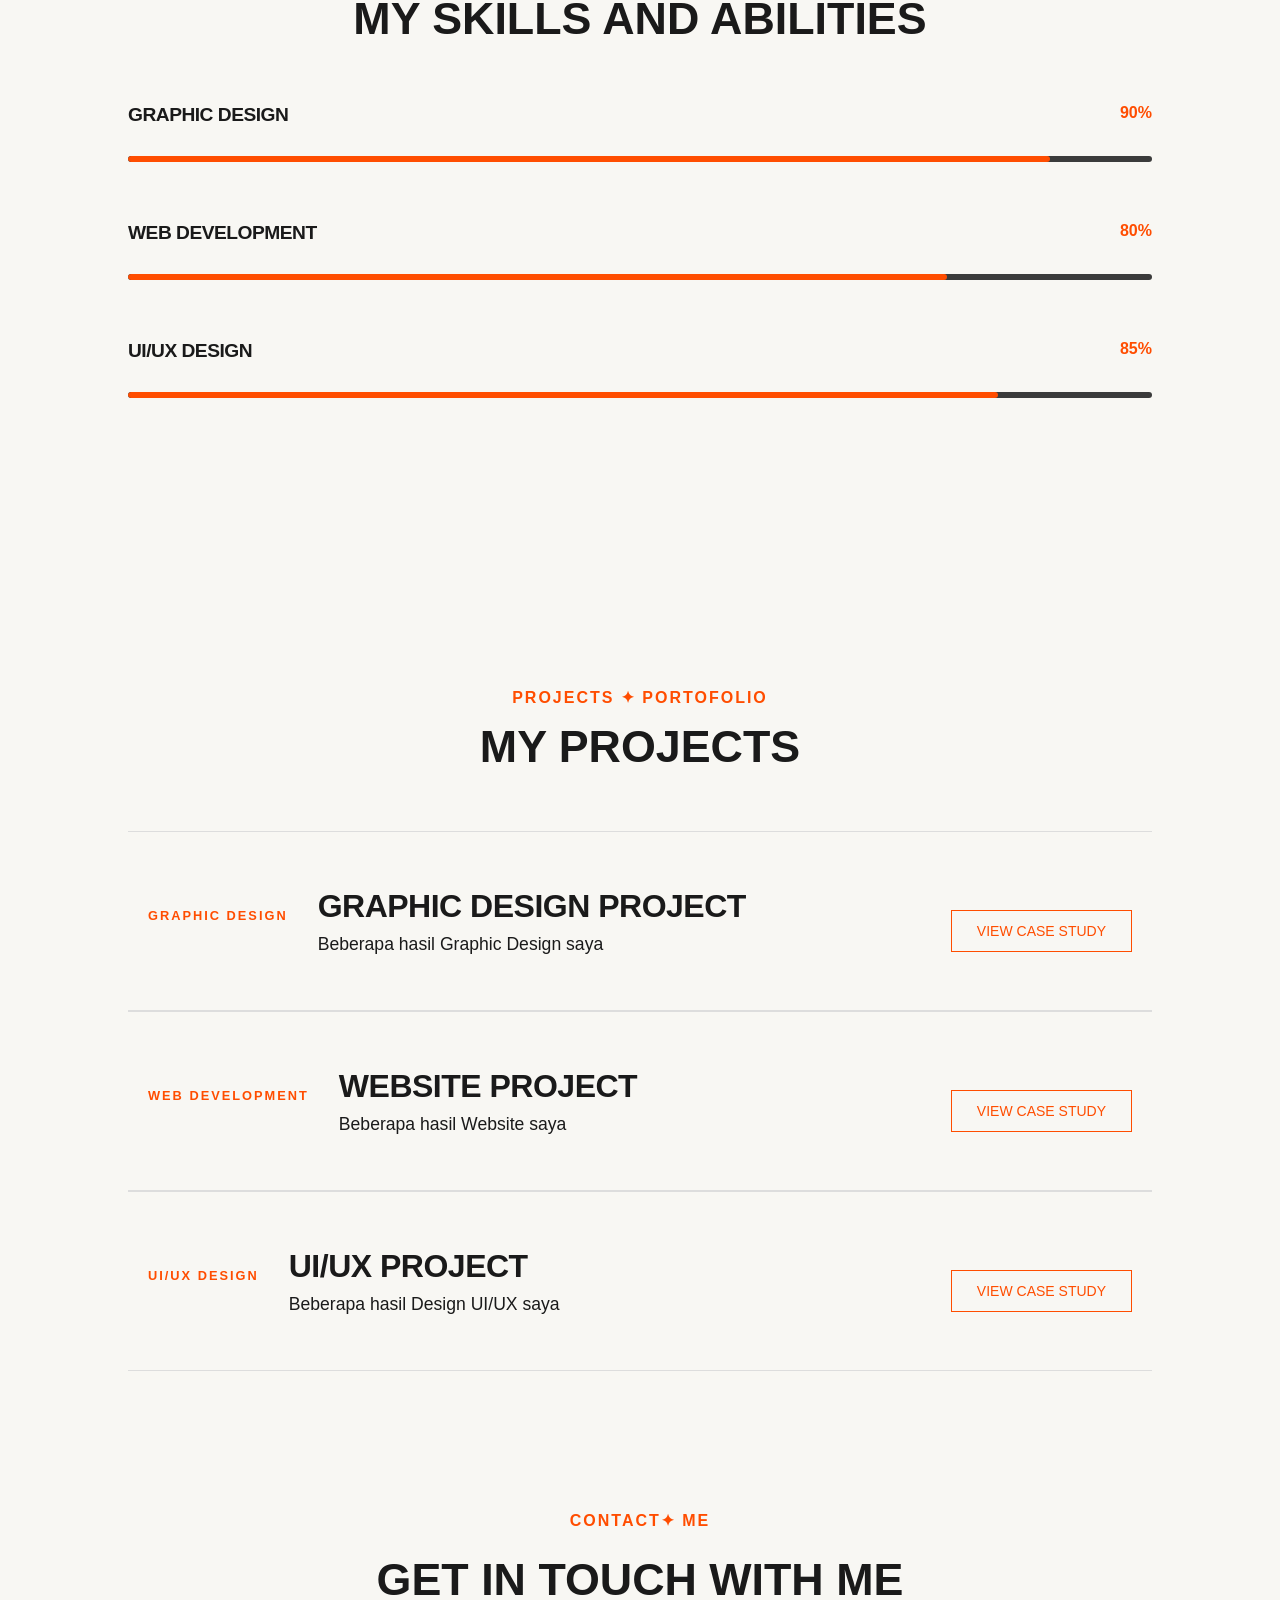
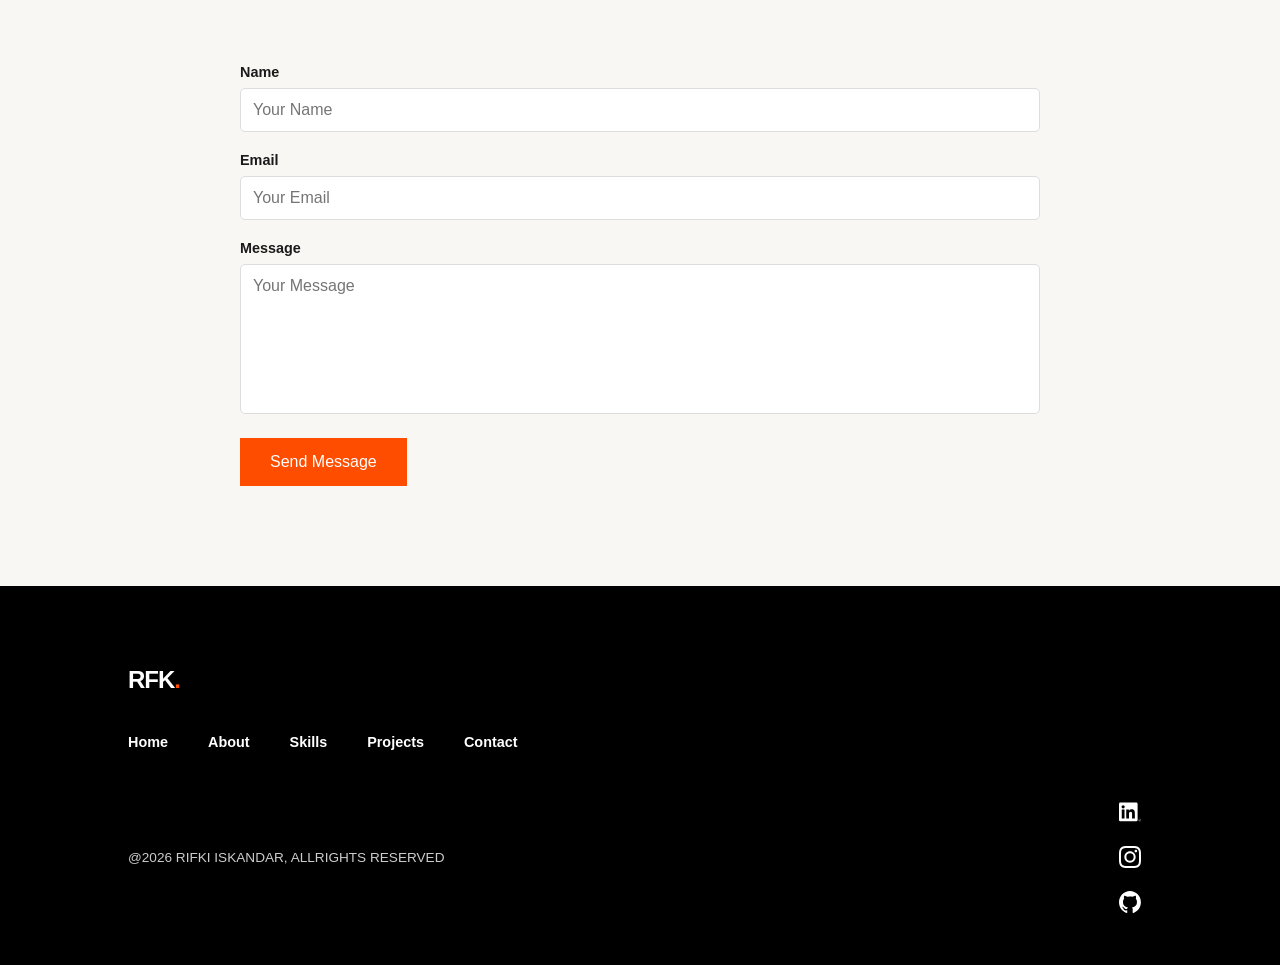
==== commit 69cf01bf: "Final fr(2)" ====
--- a/index.html
+++ b/index.html
@@ -16,7 +16,8 @@
             <li><a href="#projects">Projects</a></li>
             <li><a href="#contact">Contact</a></li>
         </ul>
-        <button class="btn-talk"?>Let's Talk</button>
+        <button class="btn-talk">
+            <a href="#contact">Let's Talk</a></button>
     </nav>
 
     <section id="home" class="hero">
@@ -30,8 +31,11 @@
             <p class="subheadline">GRAPHIC DESIGN ✦ WEB DEVELOPMENT ✦ UI/UX DESIGN</p>
 
             <div class="hero-buttons">
-                <button class="btn-dark">Got a project?</button>
-                <button href="https://wa.me/6285888351950" class="btn-talk">Let's Talk</button>
+                <button class="btn-dark">
+                    <a href="https://www.linkedin.com/in/muhammad-rifki-iskandar-bachrie-15692b356/">Got a project?</a></button>
+                <button class="btn-talk">
+                    <a href="#contact">Let's Talk</a>
+                </button>
             </div>
         </div>
         <div class="hero-image">
--- a/style.css
+++ b/style.css
@@ -87,10 +87,19 @@
     border: 1px solid var(--text-color);
     transition: 0.3s all ease;
 }
+.btn-talk a{
+    text-decoration: none;
+    color:var(--text-color);
+}
+
+.btn-talk a:hover {
+    color: var(--bg-color);
+}
+
 .btn-talk:hover{
     background-color: var(--text-color);
-    color: var(--bg-color);
-}
+}
+
 
 
 /* --- Gaya untuk Hero Section --- */
@@ -119,7 +128,16 @@
     color: var(--bg-color);
     padding: 15px 30px;
     border: none;
-    cursor: pointer;
+    cursor: pointer; 
+}
+
+.btn-dark a{
+    text-decoration:none ;
+    color: var(--bg-color);
+}
+
+.btn-dark a:hover{
+    color: var(--text-color);
 }
 
 .btn-dark:hover{
